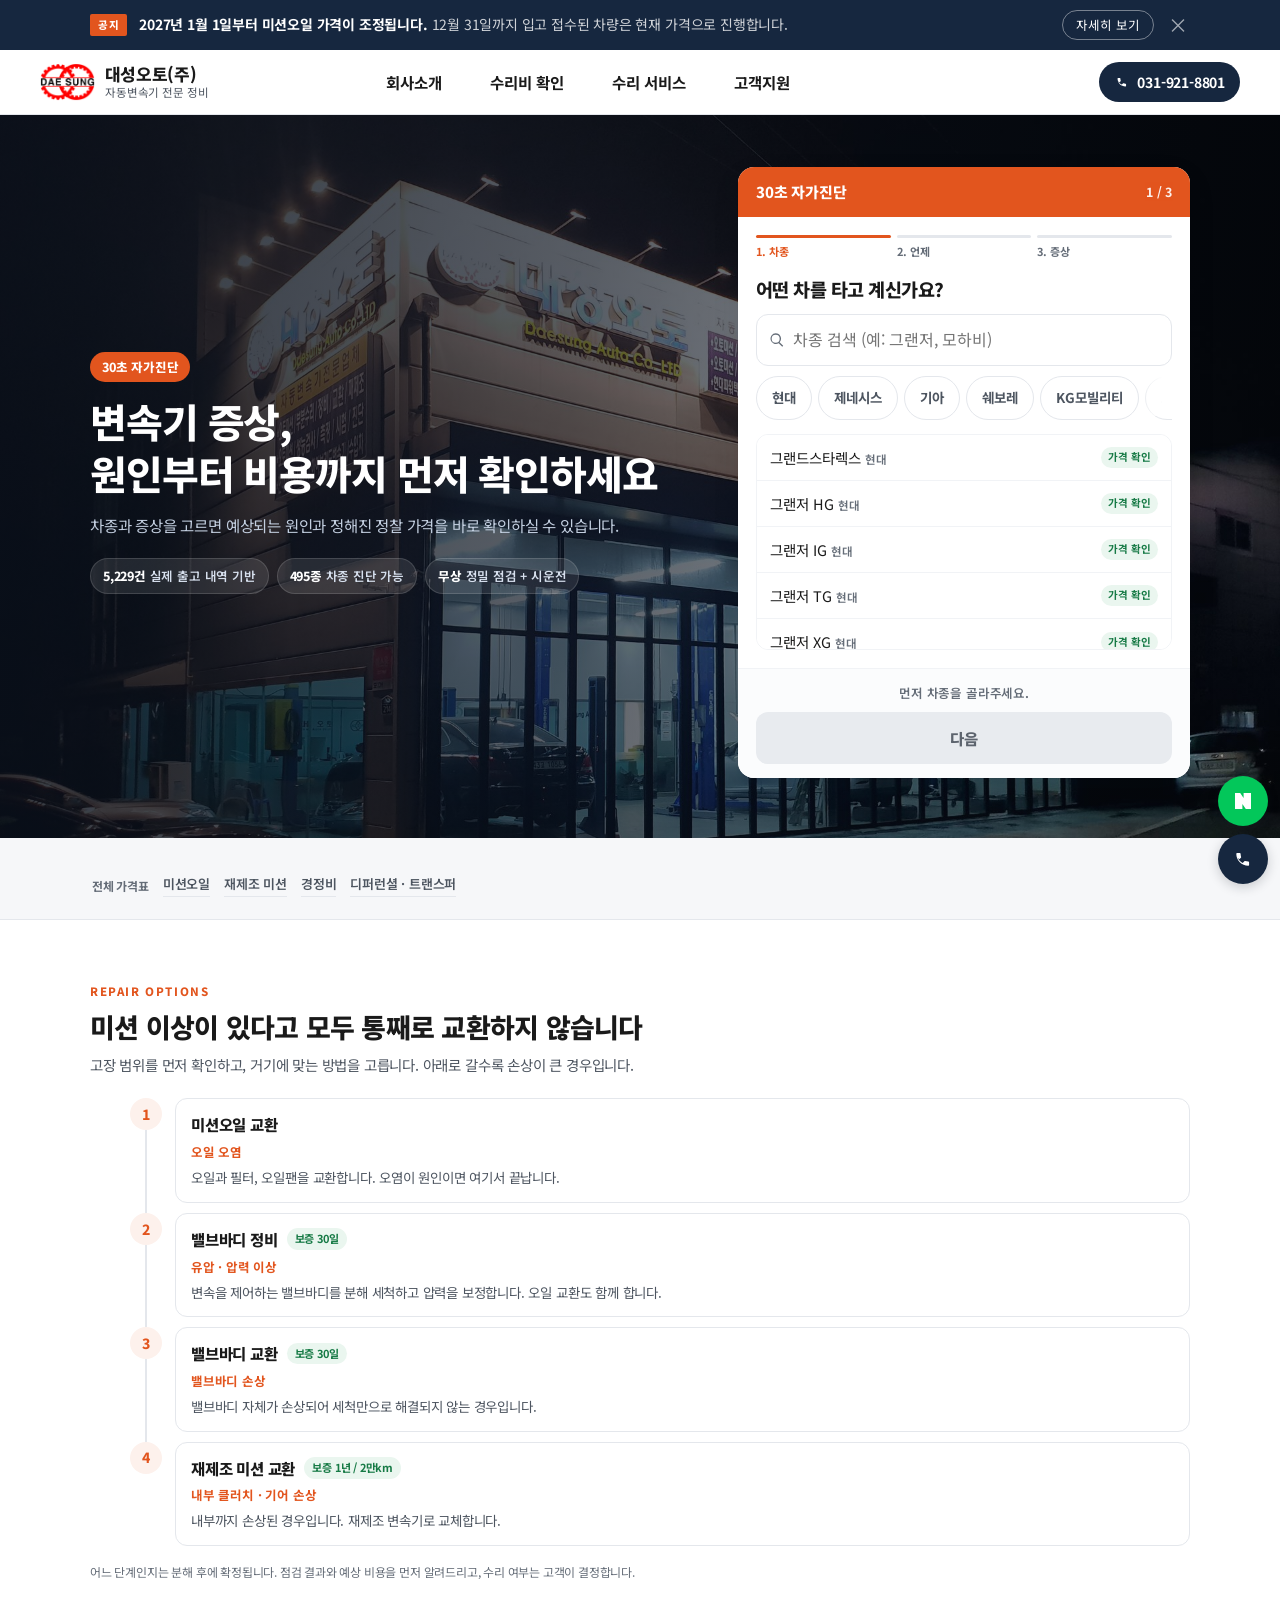
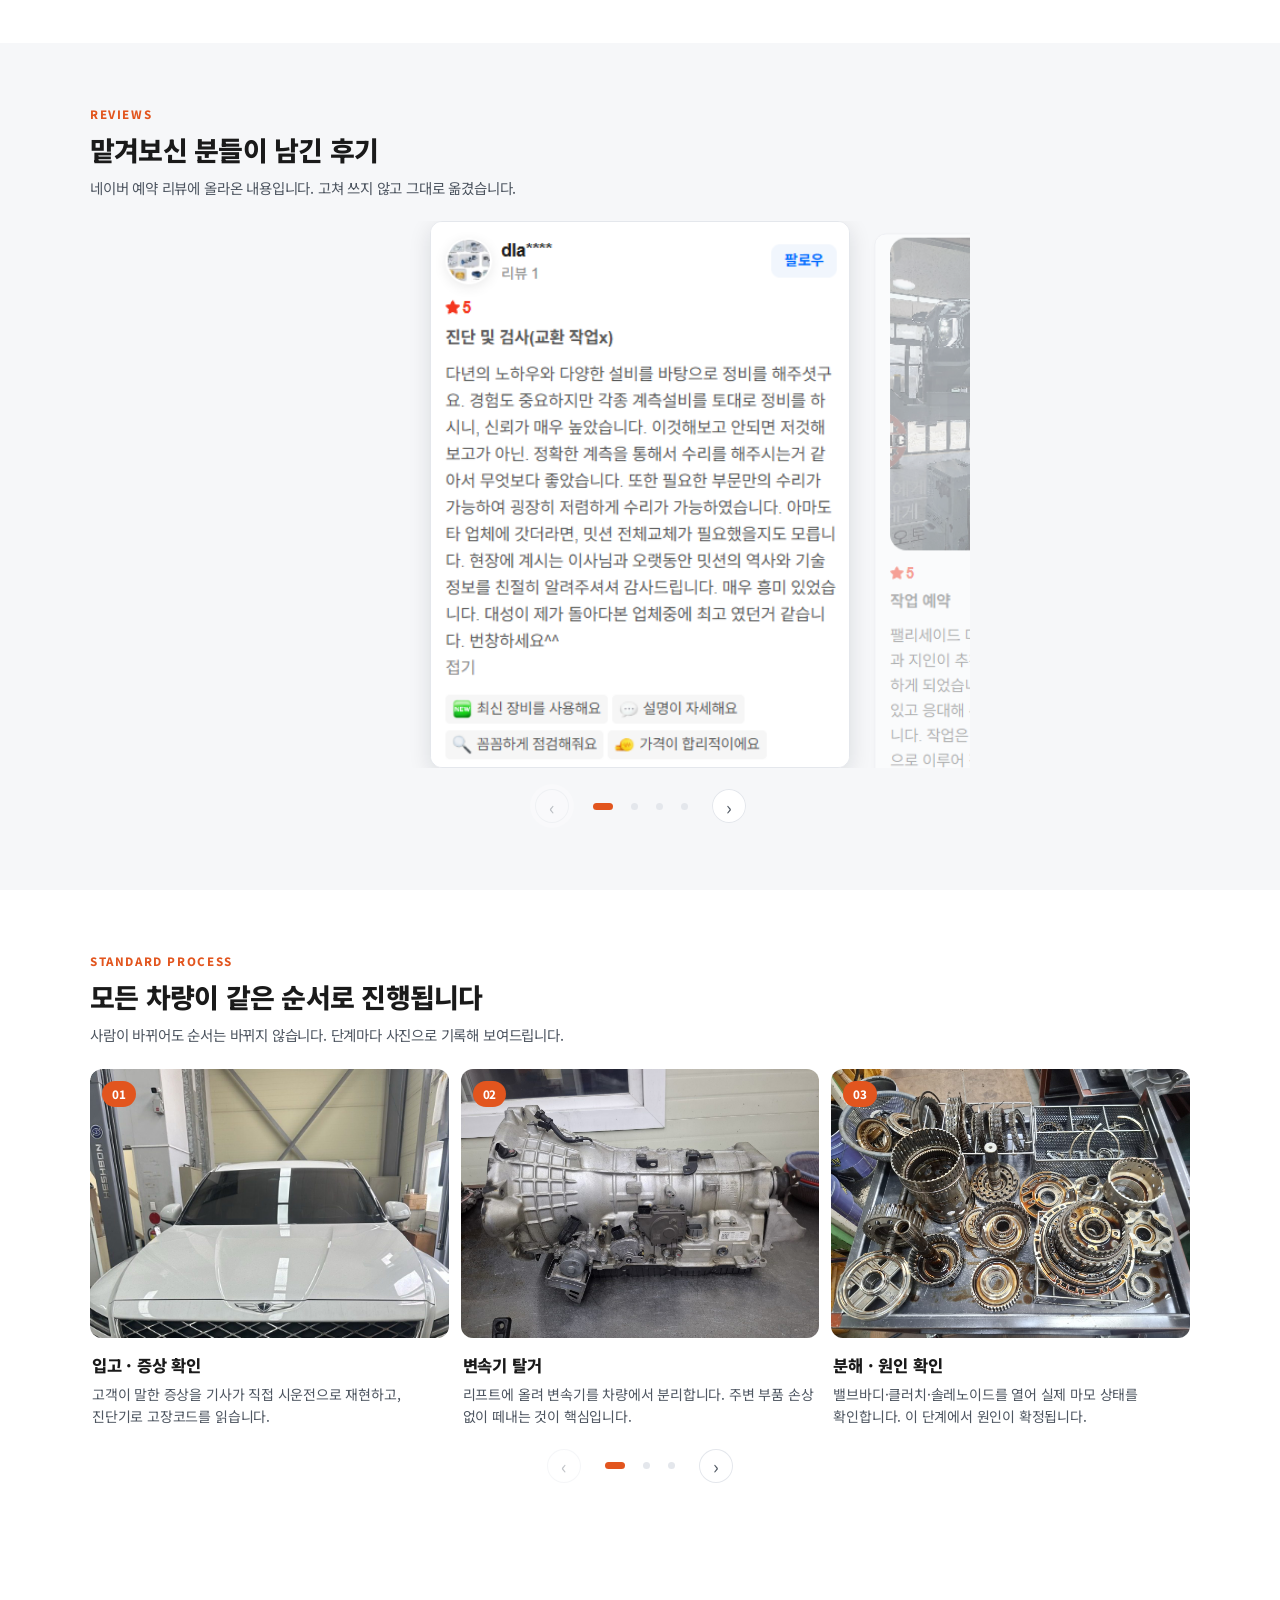
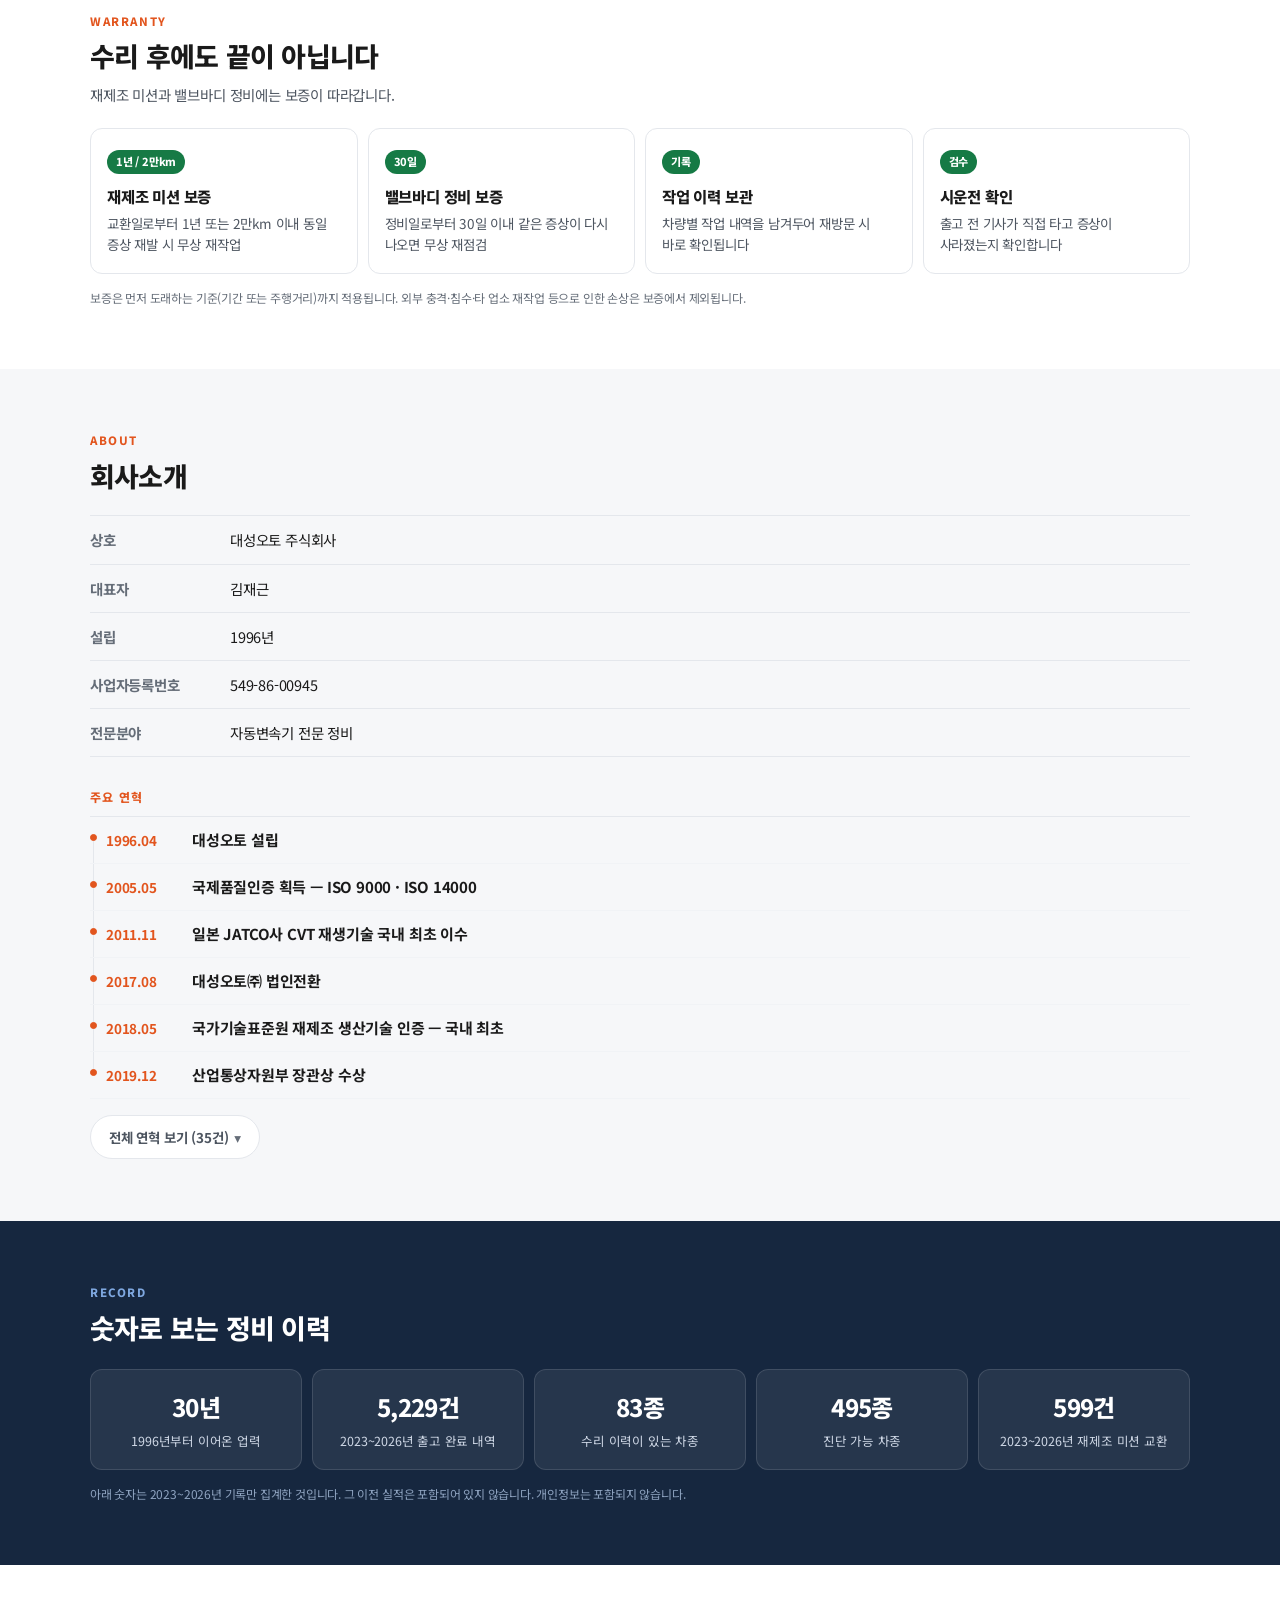
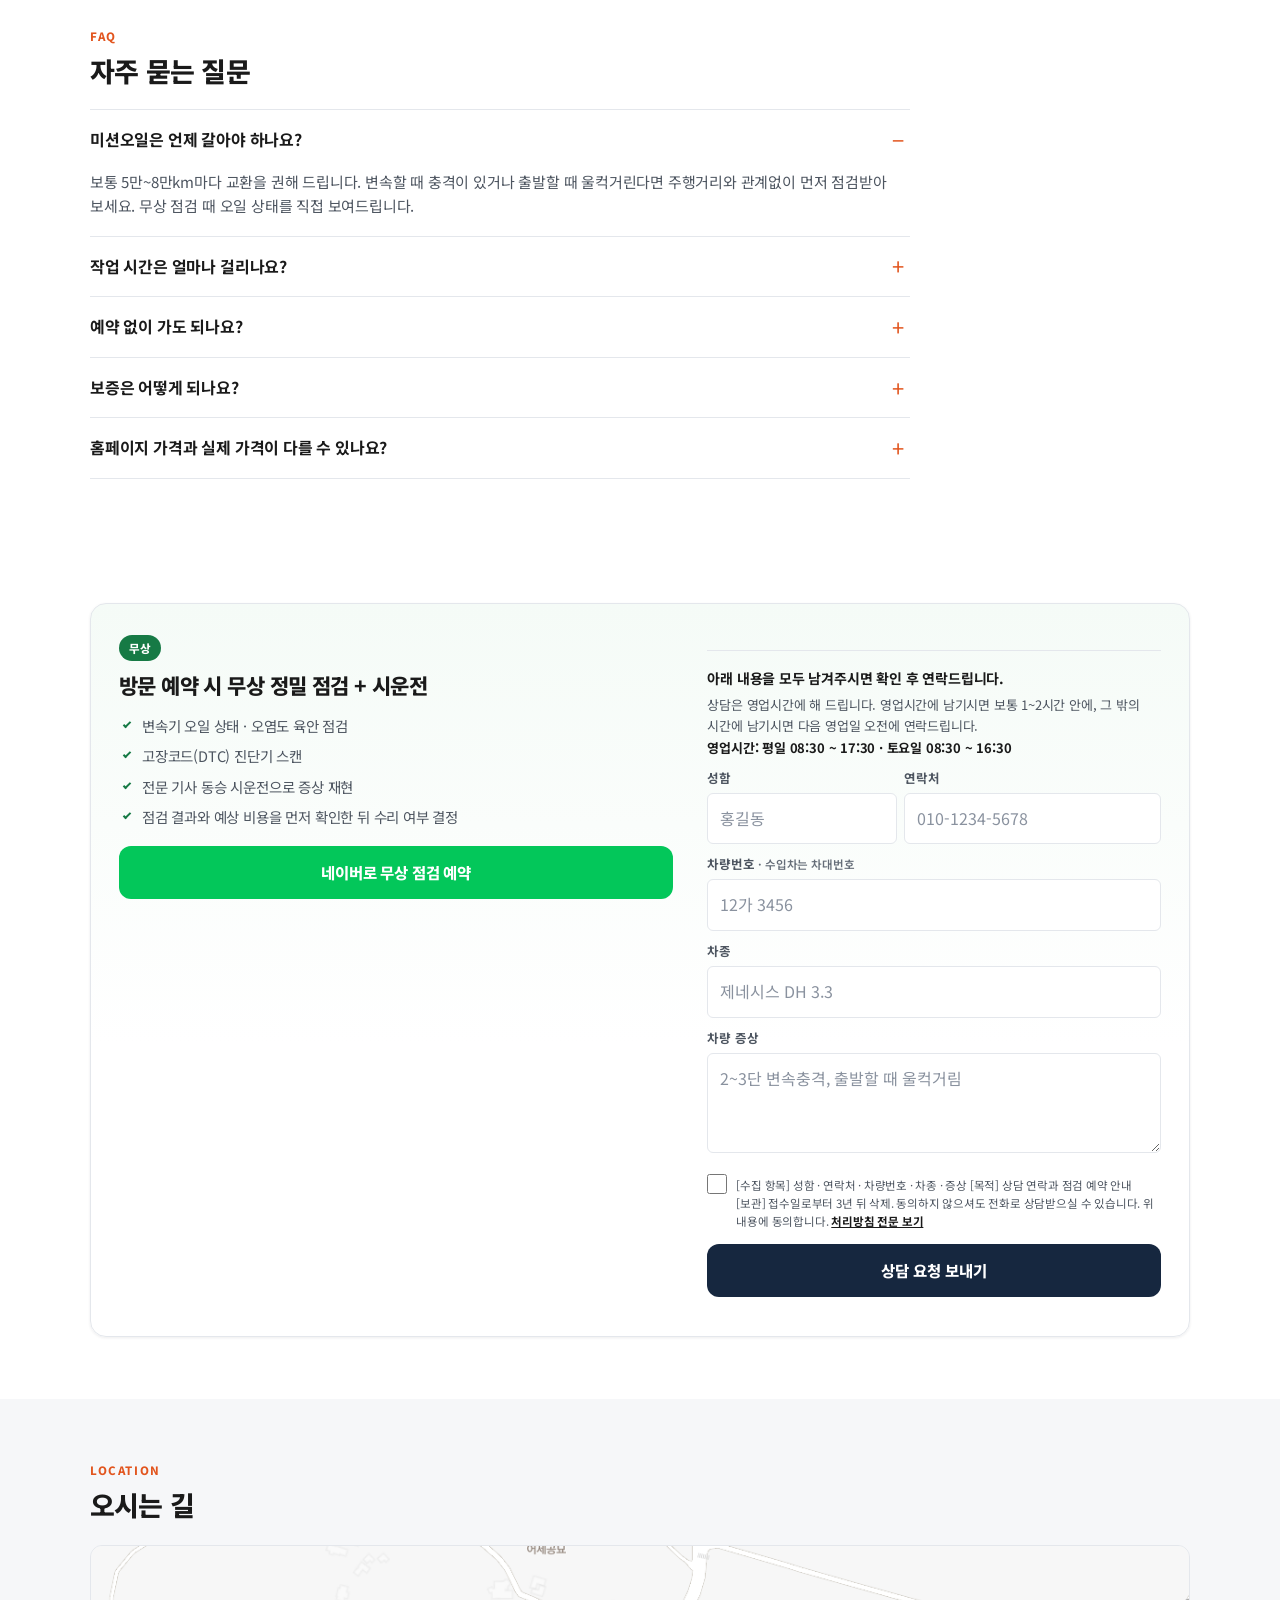
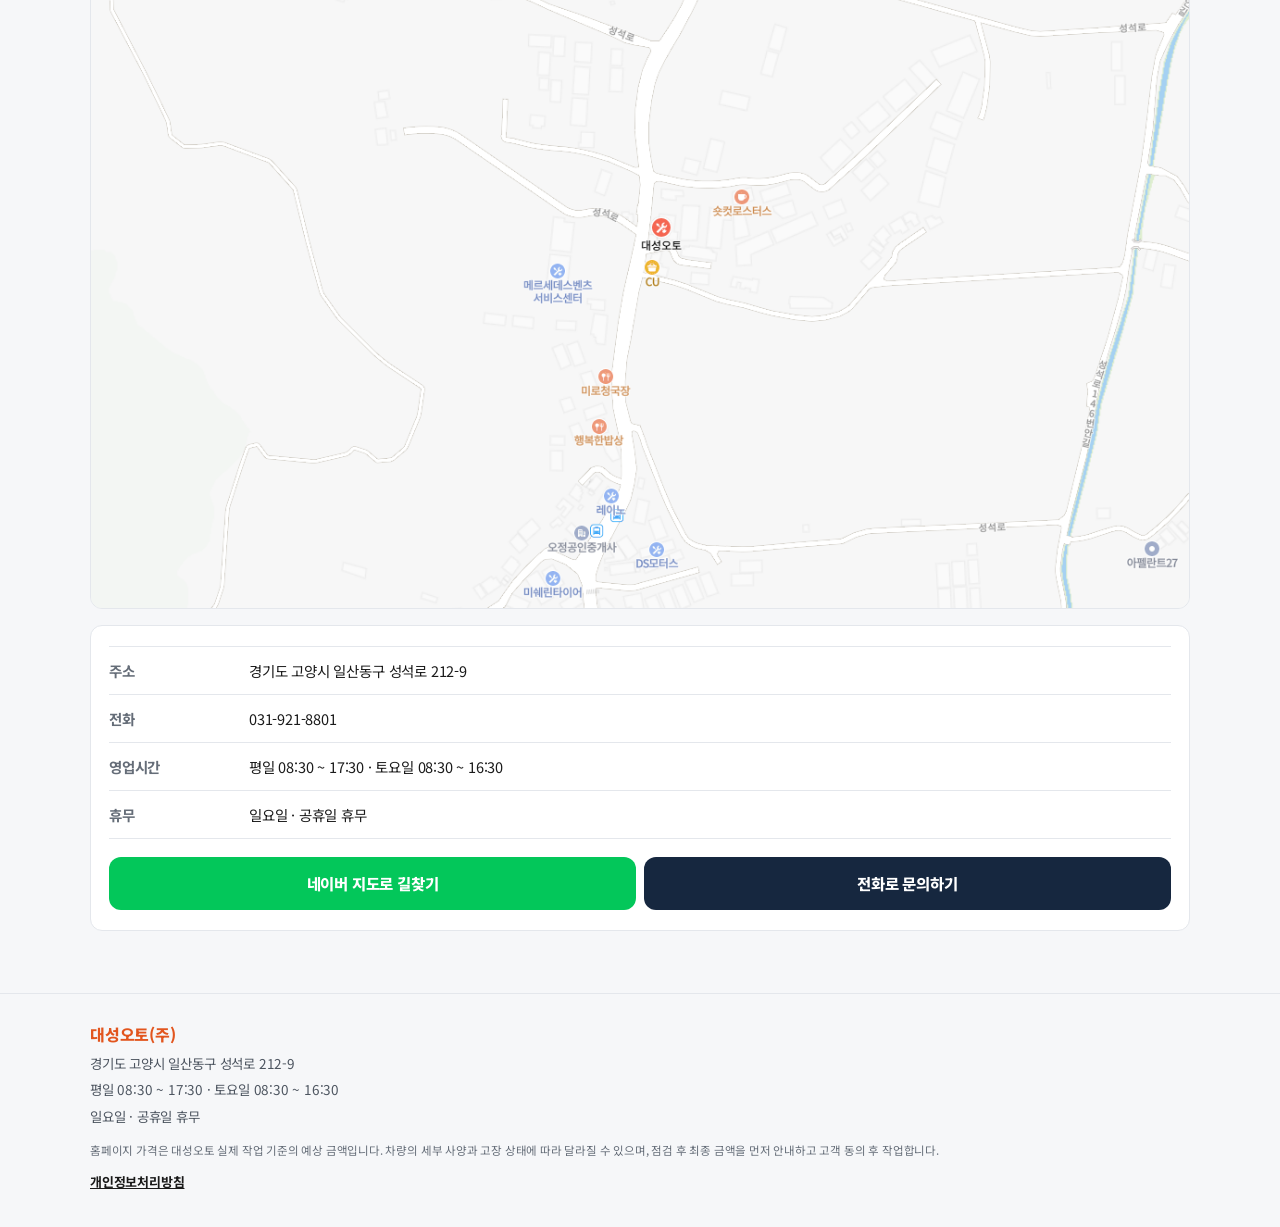
==== index.html @ 4b43f409 "site update" ====
<!DOCTYPE html>
<html lang="ko">
<head>
<meta charset="utf-8">
<meta name="viewport" content="width=device-width, initial-scale=1, viewport-fit=cover">
<!-- 검색 결과와 카톡 미리보기에 나오는 제목 · 설명. 검색엔진이 자바스크립트를 안 돌려도 읽도록
     config.js 가 아닌 여기에 직접 적는다. 상호나 작업 건수가 크게 바뀌면 여기도 고치세요. -->
<title>미션오일 교환 · 자동변속기 전문 | 고양 대성오토</title>
<meta name="description" content="고양·일산 미션오일 교환, 최근 3년간 1,900대 넘게 작업한 자동변속기 전문 대성오토. 오일만 갈지 않고 필터·오일팬까지 함께 교환합니다. 차종별 정찰 가격을 바로 확인하세요.">
<meta property="og:type" content="website">
<meta property="og:title" content="미션오일 교환 · 자동변속기 전문 | 고양 대성오토">
<meta property="og:description" content="최근 3년간 1,900대 넘게 작업한 미션오일 교환. 필터·오일팬까지 함께 교환하고, 차종별 정찰 가격을 바로 확인하세요.">
<meta property="og:url" content="https://dsauto.me/">
<meta property="og:site_name" content="대성오토 주식회사">
<meta property="og:locale" content="ko_KR">
<meta name="twitter:card" content="summary_large_image">
<link rel="canonical" href="https://dsauto.me/">
<!-- 검색엔진 소유확인 (지우지 마세요) -->
<meta name="naver-site-verification" content="4ee5d81eeda423ca8fff45ee09b0bff9f165c848" />
<meta name="google-site-verification" content="Z9NfEylBv98IyJpL61YL6OdJShIY_pVWiOk-w3jfEJI" />
<link rel="icon" href="favicon.ico" sizes="any">
<link rel="apple-touch-icon" href="assets/img/아이콘.png">
<!-- 카톡·문자로 링크를 보낼 때 뜨는 그림. tools/make_share_image.py 가 config.js 값으로 만든다 -->
<meta property="og:image" content="https://dsauto.me/assets/img/share.jpg">
<meta property="og:image:width" content="1200">
<meta property="og:image:height" content="630">
<meta property="og:image:alt" content="대성오토 정비동 외관 사진과 상담 전화번호">
<meta name="twitter:image" content="https://dsauto.me/assets/img/share.jpg">
<!-- 첫 화면 배경은 이 페이지에서 가장 큰 그림이라, 브라우저가 가장 먼저 받아야 한다.
     자바스크립트가 넣기를 기다리면 1초 이상 늦어지므로 여기서 미리 시킨다.
     ★ config.js 의 shop.heroImage 를 바꾸면 아래 주소도 같이 바꿔주세요. -->
<link rel="preload" as="image" href="assets/img/배경1.jpg" fetchpriority="high">
<link rel="preconnect" href="https://fonts.googleapis.com">
<link rel="preconnect" href="https://fonts.gstatic.com" crossorigin>
<!-- 본고딕. 화면 표시를 막지 않도록 print 로 받은 뒤 적용한다.
     글꼴이 늦게 와도 글씨는 먼저 보이고, 도착하면 바뀐다. -->
<link rel="stylesheet" href="https://fonts.googleapis.com/css2?family=Noto+Sans+KR:wght@400;700;800&display=swap"
      media="print" onload="this.media='all';this.onload=null">
<noscript><link rel="stylesheet" href="https://fonts.googleapis.com/css2?family=Noto+Sans+KR:wght@400;700;800&display=swap"></noscript>
<link rel="stylesheet" href="assets/css/style.css?v=1792726000">
</head>
<body>

<a class="skip" href="#diag">본문으로 이동</a>

<!-- ══════════════════════════ 헤더 ══════════════════════════ -->
<!-- ══════════════════════════ 가격 조정 공지 ══════════════════════════ -->
<aside class="notice" id="notice" hidden>
  <div class="notice-bar">
    <span class="notice-tag" id="noticeTag"></span>
    <p class="notice-t"><b id="noticeTitle"></b> <span id="noticeSub"></span></p>
    <button type="button" class="notice-more gtm-cta" id="noticeMore"
            data-gtm-event="notice_open" data-gtm-location="bar" aria-expanded="false"></button>
    <button type="button" class="notice-x" id="noticeClose" aria-label="공지 닫기">&times;</button>
  </div>
  <div class="notice-panel" id="noticePanel" hidden>
    <div class="wrap">
      <p class="notice-h" id="noticePanelTitle"></p>
      <p class="notice-s" id="noticePanelSub"></p>
      <div class="notice-sum" id="noticeSum"></div>
      <div class="notice-tw"><table class="notice-tbl"><thead><tr>
        <th>구분</th><th>항목</th><th class="n">현재</th><th class="n" id="noticeThNew"></th>
      </tr></thead><tbody id="noticeRows"></tbody></table></div>
      <p class="notice-keep" id="noticeKeep"></p>
      <div class="notice-btns">
        <a class="btn cta naver gtm-cta cta-naver" id="gtm-naver-notice"
           data-gtm-event="naver_reserve_click" data-gtm-location="notice" href="#" hidden>무상 점검 예약</a>
        <a class="btn cta call gtm-cta cta-call" id="gtm-call-notice"
           data-gtm-event="call_click" data-gtm-location="notice" href="#" hidden></a>
      </div>
    </div>
  </div>
</aside>

<header class="hd" id="hd">
  <div class="hd-in">
    <a class="hd-logo" href="#top">
      <img id="logoImg" alt="" hidden>
      <span class="hd-logo-txt">
        <b data-shop-name>대성오토</b>
        <i data-shop-tagline>자동변속기 재제조 전문</i>
      </span>
    </a>

    <nav class="hd-nav" id="hdNav" aria-label="주요 메뉴">
      <div class="nav-i">
        <button type="button" class="nav-t">회사소개</button>
        <div class="nav-d">
          <a href="#about">회사소개</a>
          <a href="#trust">숫자로 보는 정비 이력</a>
          <a href="#map">오시는 길</a>
        </div>
      </div>
      <div class="nav-i">
        <button type="button" class="nav-t">수리비 확인</button>
        <div class="nav-d">
          <a href="#diag" data-nav-start>증상으로 자가진단</a>
          <p class="nav-sep">전체 가격표</p>
          <a class="nav-sub" href="#" data-open-sheet="price" data-tab="oil">미션오일</a>
          <a class="nav-sub" href="#" data-open-sheet="price" data-tab="reman">재제조 미션</a>
          <a class="nav-sub" href="#" data-open-sheet="price" data-tab="maint">경정비</a>
          <a class="nav-sub" href="#" data-open-sheet="price" data-tab="diff">디퍼런셜 · 트랜스퍼</a>
        </div>
      </div>
      <div class="nav-i">
        <button type="button" class="nav-t">수리 서비스</button>
        <div class="nav-d">
          <a href="#service">수리 방법 4단계</a>
          <a href="#proc">작업 과정</a>
          <a href="#warranty">보증 · A/S</a>
        </div>
      </div>
      <div class="nav-i">
        <button type="button" class="nav-t">고객지원</button>
        <div class="nav-d">
          <a href="#offer">무상 점검 예약</a>
          <a href="#faq">자주 묻는 질문</a>
          <a href="#warranty">보증 · A/S</a>
          <a href="#map">전화 문의</a>
        </div>
      </div>
    </nav>

    <div class="hd-right">
      <a class="hd-call gtm-cta cta-call" id="gtm-call-header"
         data-gtm-event="call_click" data-gtm-location="header" href="#" hidden>
        <svg viewBox="0 0 24 24" aria-hidden="true"><path d="M6.6 10.8c1.1 2.2 2.9 4 5.1 5.1l1.7-1.7c.2-.2.5-.3.8-.2 1 .3 2 .5 3.1.5.4 0 .8.3.8.8V18c0 .4-.3.8-.8.8-6.6 0-12-5.4-12-12 0-.4.3-.8.8-.8h2.7c.4 0 .8.3.8.8 0 1 .2 2.1.5 3.1.1.3 0 .6-.2.8l-1.6 1.6z"/></svg>
        <span data-shop-phone></span>
      </a>
      <button type="button" class="hd-burger" id="burger" aria-label="메뉴 열기" aria-expanded="false">
        <span></span><span></span><span></span>
      </button>
    </div>
  </div>

  <div class="hd-mobile" id="hdMobile" hidden>
    <a href="#diag" data-nav-start>증상으로 자가진단</a>
    <a href="#service">수리 방법 4단계</a>
    <a href="#proc">작업 과정</a>
    <a href="#warranty">보증 · A/S</a>
    <a href="#about">회사소개</a>
    <a href="#map">오시는 길</a>
    <a href="#offer">무상 점검 예약</a>
    <a href="#faq">자주 묻는 질문</a>
    <p class="hd-mobile-sep">전체 가격표</p>
    <a class="sub" href="#" data-open-sheet="price" data-tab="oil">미션오일</a>
    <a class="sub" href="#" data-open-sheet="price" data-tab="reman">재제조 미션</a>
    <a class="sub" href="#" data-open-sheet="price" data-tab="maint">경정비</a>
    <a class="sub" href="#" data-open-sheet="price" data-tab="diff">디퍼런셜 · 트랜스퍼</a>
  </div>
</header>

<main id="top">

<!-- ══════════════════════════ 히어로 + 진단 ══════════════════════════ -->
<section class="hero" id="diag">
  <div class="hero-bg" id="heroBg"></div>
  <div class="hero-in">

    <div class="hero-txt">
      <p class="kicker" data-copy="heroKicker"></p>
      <h1 class="hero-h1" data-copy="heroTitle"></h1>
      <p class="hero-sub" data-copy="heroSub"></p>
      <ul class="hero-pts">
        <li><b id="ptCases">-</b> 실제 출고 내역 기반</li>
        <li><b id="ptCars">-</b> 차종 진단 가능</li>
        <li><b>무상</b> 정밀 점검 + 시운전</li>
      </ul>
    </div>

    <div class="panel diag" id="diagCard">
      <div class="panel-hd">
        <span class="panel-hd-t">30초 자가진단</span>
        <span class="panel-hd-s" id="stepCount">1 / 3</span>
      </div>

      <div class="panel-bd">
        <div class="steps" id="stepBar"></div>

        <!-- 1) 차종 -->
        <div class="step" data-step="1">
          <h2 class="step-h">어떤 차를 타고 계신가요?</h2>
          <label class="srch">
            <svg viewBox="0 0 24 24" aria-hidden="true"><path d="M10 2a8 8 0 015.9 13.4l5.4 5.3-1.4 1.4-5.4-5.3A8 8 0 1110 2zm0 2a6 6 0 100 12 6 6 0 000-12z"/></svg>
            <input type="search" id="carSearch" placeholder="차종 검색 (예: 그랜저, 모하비)"
                   autocomplete="off" enterkeyhint="search">
          </label>
          <div class="brand-wrap" id="brandWrap">
            <div class="brand-strip" id="brandGrid"></div>
          </div>
          <div class="car-list" id="carList" role="listbox" aria-label="차종 목록"></div>
          <div class="spec-pick" id="specPick" hidden>
            <p class="step-lbl">세부 사양 <span class="opt">선택</span></p>
            <div class="chips sm" id="specChips"></div>
          </div>
        </div>

        <!-- 2) 발생 상황 -->
        <div class="step" data-step="2" hidden>
          <h2 class="step-h">증상이 언제 나타나나요?</h2>
          <p class="step-lbl">해당되는 것을 모두 골라주세요</p>
          <div class="chips" id="situGrid"></div>
        </div>

        <!-- 3) 증상 -->
        <div class="step" data-step="3" hidden>
          <h2 class="step-h">어떤 증상인가요?</h2>
          <p class="step-lbl">가장 비슷한 것을 모두 골라주세요</p>
          <div class="sym-grid" id="symGrid"></div>
          <div class="gear-row">
            <p class="step-lbl">몇 단에서 나타나나요? <span class="opt">선택</span></p>
            <div class="chips sm" id="gearChips"></div>
          </div>
        </div>
      </div>

      <div class="panel-ft">
        <!-- 버튼이 회색일 때 왜 못 누르는지 알려준다. 회색 버튼만 보이면 고장으로 오해한다. -->
        <p class="panel-hint" id="stepHint" role="status"></p>
        <div class="panel-btns">
          <button type="button" class="btn ghost" id="btnPrev" hidden>이전</button>
          <button type="button" class="btn primary" id="btnNext" disabled>다음</button>
        </div>
      </div>
    </div>
  </div>
</section>

<!-- ══════════════════════════ 타일 ══════════════════════════ -->
<section class="tiles-sec">
  <div class="wrap">
    <div class="tiles-sub">
      <span class="tiles-sub-l">전체 가격표</span>
      <a href="#" data-open-sheet="price" data-tab="oil">미션오일</a>
      <a href="#" data-open-sheet="price" data-tab="reman">재제조 미션</a>
      <a href="#" data-open-sheet="price" data-tab="maint">경정비</a>
      <a href="#" data-open-sheet="price" data-tab="diff">디퍼런셜 · 트랜스퍼</a>
    </div>
  </div>
</section>

<!-- ══════════════════════════ 수리 서비스 ══════════════════════════ -->
<section class="sec" id="service">
  <div class="wrap">
    <p class="sec-k">REPAIR OPTIONS</p>
    <h2 class="sec-h" data-service-title></h2>
    <p class="sec-s" data-service-sub></p>
    <ol class="ladder" id="ladder"></ol>
    <p class="sec-note" data-service-note></p>
  </div>
</section>

<!-- ══════════════════════════ 손님 후기 ══════════════════════════ -->
<section class="sec bg" id="reviews" hidden>
  <div class="wrap">
    <p class="sec-k">REVIEWS</p>
    <h2 class="sec-h">맡겨보신 분들이 남긴 후기</h2>
    <p class="sec-s">네이버 예약 리뷰에 올라온 내용입니다. 고쳐 쓰지 않고 그대로 옮겼습니다.</p>
    <div class="revs" id="revs">
      <div class="rev-track" id="revTrack"></div>
    </div>
    <div class="gal-nav">
      <button type="button" class="gal-btn" id="revPrev" aria-label="이전 후기">‹</button>
      <div class="gal-dots" id="revDots"></div>
      <button type="button" class="gal-btn" id="revNext" aria-label="다음 후기">›</button>
    </div>
  </div>
</section>

<!-- ══════════════════════════ 작업 과정 ══════════════════════════ -->
<section class="sec" id="proc">
  <div class="wrap">
    <p class="sec-k">STANDARD PROCESS</p>
    <h2 class="sec-h">모든 차량이 같은 순서로 진행됩니다</h2>
    <p class="sec-s">사람이 바뀌어도 순서는 바뀌지 않습니다. 단계마다 사진으로 기록해 보여드립니다.</p>
    <div class="gal">
      <div class="gal-track" id="galTrack"></div>
    </div>
    <div class="gal-nav">
      <button type="button" class="gal-btn" id="galPrev" aria-label="이전">‹</button>
      <div class="gal-dots" id="galDots"></div>
      <button type="button" class="gal-btn" id="galNext" aria-label="다음">›</button>
    </div>
  </div>
</section>

<!-- ══════════════════════════ 보증 · A/S ══════════════════════════ -->
<section class="sec" id="warranty">
  <div class="wrap">
    <p class="sec-k">WARRANTY</p>
    <h2 class="sec-h" data-warranty-title></h2>
    <p class="sec-s" data-warranty-sub></p>
    <div class="wt-grid" data-warranty-items></div>
    <p class="sec-note" data-warranty-note></p>
  </div>
</section>

<!-- ══════════════════════════ 회사소개 ══════════════════════════ -->
<section class="sec bg" id="about">
  <div class="wrap">
    <p class="sec-k">ABOUT</p>
    <h2 class="sec-h" data-about-title></h2>
    <p class="about-lead" data-about-lead></p>
    <dl class="about-facts" data-about-facts></dl>

    <div class="hist" id="hist" hidden>
      <p class="hist-h">주요 연혁</p>
      <ol class="hist-list" id="histTop"></ol>
      <details class="hist-all" id="histAll">
        <summary><span id="histCount"></span></summary>
        <ol class="hist-list full" id="histFull"></ol>
      </details>
    </div>
  </div>
</section>

<!-- ══════════════════════════ 정비 이력 ══════════════════════════ -->
<section class="sec dark" id="trust">
  <div class="wrap">
    <p class="sec-k">RECORD</p>
    <h2 class="sec-h">숫자로 보는 정비 이력</h2>
    <div class="stats" id="stats"></div>
    <p class="sec-note" id="statsNote"></p>
  </div>
</section>

<!-- ══════════════════════════ 예약 혜택 ══════════════════════════ -->
<!-- ══════════════════════════ 자주 묻는 질문 ══════════════════════════ -->
<section class="sec" id="faq" hidden>
  <div class="wrap">
    <p class="sec-k">FAQ</p>
    <h2 class="sec-h">자주 묻는 질문</h2>
    <div class="faq" data-faq></div>
  </div>
</section>

<section class="sec" id="offer">
  <div class="wrap">
    <div class="offer">
      <div class="offer-l">
        <span class="badge">무상</span>
        <h2 class="offer-h" data-benefit-title></h2>
        <ul class="offer-list" data-benefit-items></ul>
        <p class="offer-note" data-benefit-note></p>
        <div class="cta-col">
          <a class="btn cta naver gtm-cta cta-naver" id="gtm-naver-reserve"
             data-gtm-event="naver_reserve_click" data-gtm-location="offer" href="#" hidden>
            네이버로 무상 점검 예약
          </a>
        </div>
      </div>
      <div class="offer-r">
        <div id="leadHome">
        <form class="lead" id="leadForm" novalidate>
          <p class="lead-h">아래 내용을 모두 남겨주시면 확인 후 연락드립니다.</p>
          <p class="lead-reply" data-lead-reply hidden></p>
          <div class="lead-row">
            <div class="lead-f">
              <label class="lead-lbl" for="leadName">성함</label>
              <input type="text" id="leadName" placeholder="홍길동" autocomplete="name"
                     maxlength="20" required aria-describedby="errName">
              <p class="lead-err" id="errName"></p>
            </div>
            <div class="lead-f">
              <label class="lead-lbl" for="leadPhone">연락처</label>
              <input type="tel" id="leadPhone" placeholder="010-1234-5678" autocomplete="tel"
                     inputmode="numeric" maxlength="14" required aria-describedby="errPhone">
              <p class="lead-err" id="errPhone"></p>
            </div>
          </div>
          <div class="lead-row one">
            <div class="lead-f">
              <label class="lead-lbl" for="leadPlate">차량번호 <span class="lead-opt">· 수입차는 차대번호</span></label>
              <input type="text" id="leadPlate" placeholder="12가 3456"
                     autocomplete="off" maxlength="30" required aria-describedby="errPlate">
              <p class="lead-err" id="errPlate"></p>
            </div>
          </div>
          <div class="lead-row one">
            <div class="lead-f">
              <label class="lead-lbl" for="leadCar">차종</label>
              <input type="text" id="leadCar" placeholder="제네시스 DH 3.3"
                     autocomplete="off" maxlength="40" required aria-describedby="errCar">
              <p class="lead-err" id="errCar"></p>
            </div>
          </div>
          <div class="lead-row one">
            <div class="lead-f">
              <label class="lead-lbl" for="leadSymptom">차량 증상</label>
              <textarea id="leadSymptom" rows="3" maxlength="300"
                        placeholder="2~3단 변속충격, 출발할 때 울컥거림"
                        required aria-describedby="errSymptom"></textarea>
              <p class="lead-err" id="errSymptom"></p>
            </div>
          </div>
          <p class="lead-ctx" id="leadCtx"></p>
          <div class="lead-agree">
            <input type="checkbox" id="leadAgree" required aria-describedby="errAgree">
            <label for="leadAgree"><span data-lead-privacy></span> 위 내용에 동의합니다.
              <a class="lead-pp" href="privacy.html" target="_blank" rel="noopener">처리방침 전문 보기</a></label>
          </div>
          <p class="lead-err" id="errAgree"></p>
          <button type="submit" class="btn cta submit gtm-cta cta-lead" id="gtm-lead-submit"
                  data-gtm-event="lead_submit" data-gtm-location="offer">상담 요청 보내기</button>
          <p class="lead-msg" id="leadMsg" role="status"></p>
        </form>
        </div>
      </div>
    </div>
  </div>
</section>

<!-- ══════════════════════════ 오시는 길 ══════════════════════════ -->
<section class="sec bg" id="map">
  <div class="wrap">
    <p class="sec-k">LOCATION</p>
    <h2 class="sec-h">오시는 길</h2>
    <div class="map-wrap">
      <div class="map-info">
        <dl class="about-facts" data-map-facts></dl>
        <div class="map-btns">
          <a class="btn cta naver gtm-cta cta-place" id="gtm-place"
             data-gtm-event="naver_place_click" data-gtm-location="map" href="#" hidden>
            네이버 지도로 길찾기
          </a>
          <a class="btn cta call gtm-cta cta-call" id="gtm-call-map"
             data-gtm-event="call_click" data-gtm-location="map" href="#" hidden>
            전화로 문의하기
          </a>
        </div>
      </div>
    </div>
  </div>
</section>
</main>

<footer class="ft">
  <div class="wrap">
    <p class="ft-name" data-shop-name></p>
    <p class="ft-line" data-shop-address hidden></p>
    <p class="ft-line" data-shop-hours></p>
    <p class="ft-line" data-shop-closed></p>
    <p class="ft-fine">홈페이지 가격은 대성오토 실제 작업 기준의 예상 금액입니다. 차량의 세부 사양과 고장 상태에 따라 달라질 수 있으며, 점검 후 최종 금액을 먼저 안내하고 고객 동의 후 작업합니다.</p>
    <p class="ft-links"><a href="privacy.html">개인정보처리방침</a></p>
  </div>
</footer>

<!-- ══════════════════════════ 전체화면 패널 ══════════════════════════ -->
<div class="sheet" id="sheet" hidden role="dialog" aria-modal="true" aria-labelledby="sheetTitle">
  <div class="sheet-hd">
    <div class="sheet-hd-in">
      <div>
        <p class="sheet-eyebrow" id="sheetEyebrow"></p>
        <h2 class="sheet-t" id="sheetTitle"></h2>
      </div>
      <button type="button" class="sheet-x" id="sheetClose" aria-label="닫기">✕</button>
    </div>
    <!-- 탭 줄도 본문과 같은 1140px 안으로 맞춘다 (넓은 화면에서 제목과 어긋나지 않게) -->
    <div class="sheet-tabs-wrap">
      <div class="sheet-tabs" id="sheetTabs" role="tablist" aria-label="내용 구분"></div>
    </div>
  </div>
  <div class="sheet-bd" id="sheetBody" role="tabpanel" tabindex="0"></div>
  <div class="sheet-ft" id="sheetFt">
    <div class="sheet-ft-in">
      <button type="button" class="btn ghost" id="sheetRestart">다시 진단</button>
      <a class="btn cta naver gtm-cta cta-naver" id="gtm-naver-sheet"
         data-gtm-event="naver_reserve_click" data-gtm-location="sheet" href="#" hidden>무상 점검 예약</a>
      <button type="button" class="btn cta ask" id="sheetAsk">문의하기</button>
    </div>
  </div>
</div>

<!-- ══════════════════════════ 우측 고정 버튼 ══════════════════════════ -->
<aside class="rail" id="rail" aria-label="빠른 문의">
  <a class="rail-i rail-blog gtm-cta cta-blog" id="gtm-blog"
     data-gtm-event="blog_click" data-gtm-location="rail" href="#" hidden>
    <span class="rail-ico">blog</span><span class="rail-l">블로그</span>
  </a>
  <a class="rail-i rail-naver gtm-cta cta-naver" id="gtm-naver"
     data-gtm-event="naver_reserve_click" data-gtm-location="rail" href="#" hidden>
    <span class="rail-ico">
      <svg viewBox="0 0 24 24" aria-hidden="true"><path d="M4 4h5.2l3.4 5.1V4H20v16h-5.2l-3.4-5.1V20H4z"/></svg>
    </span><span class="rail-l">예약</span>
  </a>
  <a class="rail-i rail-call gtm-cta cta-call" id="gtm-call"
     data-gtm-event="call_click" data-gtm-location="rail" href="#" hidden>
    <span class="rail-ico">
      <svg viewBox="0 0 24 24" aria-hidden="true"><path d="M6.6 10.8c1.1 2.2 2.9 4 5.1 5.1l1.7-1.7c.2-.2.5-.3.8-.2 1 .3 2 .5 3.1.5.4 0 .8.3.8.8V18c0 .4-.3.8-.8.8-6.6 0-12-5.4-12-12 0-.4.3-.8.8-.8h2.7c.4 0 .8.3.8.8 0 1 .2 2.1.5 3.1.1.3 0 .6-.2.8l-1.6 1.6z"/></svg>
    </span><span class="rail-l">전화</span>
  </a>
</aside>

<!-- defer: 세 파일 모두 문서를 다 읽은 뒤에 실행된다. 적힌 순서는 그대로 지켜지므로
     data -> config -> app 순서가 보장되고, 화면이 먼저 그려져 첫 화면이 빨라진다. -->
<script defer src="data/data.js?v=1792714953"></script>
<script defer src="config.js?v=1792726000"></script>
<script defer src="assets/js/app.js?v=1792726000"></script>
</body>
</html>
---- assets/css/style.css ----
/* ==========================================================================
   대성오토 랜딩 페이지
   기존 회사 홈페이지(dsauto.me) 구도에 맞춘 레이아웃
   - 상단 고정 헤더 + 드롭다운
   - 우측 세로 고정 버튼 (블로그 / 톡톡 / 카톡 / 예약 / 전화)
   - 결과는 긴 스크롤이 아니라 전체화면 탭 패널
   색은 :root 변수만 고치면 전체가 따라 바뀝니다.
   ========================================================================== */

:root {
  --ink:      #1a1a1a;
  --ink-2:    #4d5560;
  /* 보조 문구용 회색. 12px 작은 글씨에 많이 쓰이므로 흰 배경에서 4.5:1 을 넘겨야
     밝은 화면(야외·저가 액정)에서도 읽힌다. 이전 값 #868e9a 는 3.3:1 로 모자랐다. */
  --ink-3:    #656d78;
  --line:     #e4e7ec;
  --line-2:   #f1f3f6;
  --bg:       #ffffff;
  --bg-2:     #f6f7f9;
  --card:     #ffffff;

  --brand:    #e2551e;   /* 로고 · 강조 (기존 사이트 오렌지레드) */
  --brand-dk: #c2440f;
  --brand-50: #fdf1ec;
  --navy:     #16273f;   /* 다크 카드 */
  --navy-2:   #1f3557;
  --navy-lt:  #cfd8e6;

  --naver:    #03c75a;
  --blog:     #2db400;
  --talk:     #14b5ff;
  --kakao:    #fae100;
  --kakao-ink:#3a1d1d;
  --ok:       #167a45;

  --r-sm: 6px;
  --r:    12px;
  --r-lg: 16px;
  --sh:    0 1px 2px rgba(20,25,35,.05), 0 10px 30px rgba(20,25,35,.07);
  --sh-sm: 0 1px 3px rgba(20,25,35,.08);

  --hd-h: 64px;
}
*, *::before, *::after { box-sizing: border-box; }
html { -webkit-text-size-adjust: 100%; scroll-behavior: smooth; scroll-padding-top: 72px; }

body {
  margin: 0;
  background: var(--bg);
  color: var(--ink);
  /* 본고딕(Noto Sans KR). index.html 에서 구글 폰트로 불러온다.
     불러오기 전이거나 실패하면 아래 순서대로 시스템 글꼴을 쓴다. */
  font-family: 'Noto Sans KR', -apple-system, BlinkMacSystemFont, 'Apple SD Gothic Neo',
               'Malgun Gothic', system-ui, sans-serif;
  font-size: 16px; line-height: 1.6; letter-spacing: -.012em;
  word-break: keep-all; overflow-wrap: break-word;
}
body.locked { overflow: hidden; }

h1, h2, h3 { margin: 0; line-height: 1.32; letter-spacing: -.028em; font-weight: 700; }
p, ul { margin: 0; }
ul { padding: 0; list-style: none; }
button, input { font: inherit; color: inherit; }
svg { display: block; }
[hidden] { display: none !important; }
a { color: inherit; }

.wrap { width: 100%; max-width: 1140px; margin: 0 auto; padding: 0 20px; }
.skip { position: absolute; left: -9999px; }
.skip:focus { left: 8px; top: 8px; z-index: 300; background: var(--navy); color: #fff; padding: 10px 14px; }
:focus-visible { outline: 3px solid #8ab4f8; outline-offset: 2px; border-radius: 5px; }

/* ══════════════════════════ 헤더 ══════════════════════════ */
.hd {
  position: sticky; top: 0; z-index: 80;
  background: #fff; border-bottom: 1px solid var(--line);
}
.hd-in {
  max-width: 1240px; margin: 0 auto; padding: 0 20px;
  min-height: var(--hd-h); display: flex; align-items: center; gap: 20px;
}
.hd-logo { display: flex; align-items: center; gap: 10px; text-decoration: none; flex: none; }
.hd-logo img { height: 38px; width: auto; max-width: 120px; object-fit: contain; }
.hd-logo-txt { display: flex; flex-direction: column; line-height: 1.2; }
/* 상호는 먹색으로 둔다. 로고가 빨강이라 옆에 주황 글씨를 두면
   붉은 계열 두 개가 부딪쳐 색을 안 맞춘 것처럼 보인다. */
.hd-logo-txt b { font-size: 17px; font-weight: 800; letter-spacing: -.022em; color: var(--ink); }
.hd-logo-txt i { font-style: normal; font-size: 11.5px; color: var(--ink-2); letter-spacing: -.01em; margin-top: 1px; }

.hd-nav { display: none; margin: 0 auto; align-self: stretch; }
.nav-i { position: relative; display: flex; align-items: stretch; }
.nav-t {
  background: none; border: 0; padding: 0 24px; min-height: var(--hd-h);
  font-size: 15.5px; font-weight: 700; cursor: pointer; color: var(--ink);
  position: relative; display: flex; align-items: center;
}
.nav-t::after {
  content: ''; position: absolute; left: 50%; top: 16px; transform: translateX(-50%);
  width: 4px; height: 4px; border-radius: 50%; background: var(--brand); opacity: 0;
  transition: opacity .15s;
}
.nav-i:hover .nav-t, .nav-i:focus-within .nav-t { color: var(--brand); }
.nav-i:hover .nav-t::after, .nav-i:focus-within .nav-t::after { opacity: 1; }

.nav-d {
  position: absolute; left: 50%; top: calc(100% + 1px); transform: translateX(-50%) translateY(-6px);
  min-width: 168px; padding: 14px 8px;
  background: #fff; border: 1px solid var(--line); border-radius: 0 0 var(--r) var(--r);
  border-top: 0; box-shadow: var(--sh);
  opacity: 0; visibility: hidden; transition: opacity .16s, transform .16s, visibility .16s;
  display: grid; gap: 2px;
}
.nav-i:hover .nav-d, .nav-i:focus-within .nav-d {
  opacity: 1; visibility: visible; transform: translateX(-50%) translateY(0);
}
.nav-d a {
  display: block; padding: 9px 16px; border-radius: var(--r-sm);
  font-size: 14.5px; font-weight: 600; color: var(--ink-2); text-decoration: none;
  text-align: center; white-space: nowrap;
}
.nav-d a:hover { background: var(--brand-50); color: var(--brand); }
.nav-d a.nav-lead { color: var(--brand); font-weight: 800; }
.nav-d .nav-sep {
  margin: 7px 6px 3px; padding-top: 8px; border-top: 1px solid var(--line-2);
  font-size: 11px; font-weight: 700; color: var(--ink-3); text-align: center;
}
.nav-d a.nav-sub { font-size: 13.5px; font-weight: 500; color: var(--ink-3); padding: 7px 16px; }

.hd-right { display: flex; align-items: center; gap: 10px; margin-left: auto; flex: none; }
.hd-call {
  display: none; align-items: center; gap: 7px;
  padding: 9px 15px; border-radius: 999px; background: var(--navy); color: #fff;
  text-decoration: none; font-size: 14px; font-weight: 700;
}
.hd-call svg { width: 16px; height: 16px; fill: currentColor; }

.hd-burger {
  width: 44px; height: 44px; border: 0; background: none; cursor: pointer;
  display: grid; place-content: center; gap: 5px; padding: 0;
}
.hd-burger span {
  display: block; width: 24px; height: 2.5px; background: var(--brand); border-radius: 2px;
  transition: transform .2s, opacity .2s;
}
.hd-burger[aria-expanded="true"] span:nth-child(1) { transform: translateY(7.5px) rotate(45deg); }
.hd-burger[aria-expanded="true"] span:nth-child(2) { opacity: 0; }
.hd-burger[aria-expanded="true"] span:nth-child(3) { transform: translateY(-7.5px) rotate(-45deg); }

.hd-mobile {
  border-top: 1px solid var(--line); background: #fff; padding: 8px 12px 14px;
  display: grid; gap: 2px;
}
.hd-mobile a {
  padding: 13px 12px; border-radius: var(--r-sm); text-decoration: none;
  font-size: 15.5px; font-weight: 600; color: var(--ink);
}
.hd-mobile a:active { background: var(--brand-50); }
.hd-mobile a.lead { color: var(--brand); font-weight: 800; }
.hd-mobile-sep {
  margin: 8px 12px 2px; padding-top: 10px; border-top: 1px solid var(--line-2);
  font-size: 11.5px; font-weight: 700; color: var(--ink-3);
}
.hd-mobile a.sub { padding: 10px 12px; font-size: 14px; font-weight: 500; color: var(--ink-2); }

/* ══════════════════════════ 히어로 ══════════════════════════ */
.hero { position: relative; background: var(--navy); overflow: hidden; }
/* 첫 화면 배경은 이 페이지에서 가장 큰 그림이다. 자바스크립트로 넣으면
   274KB 짜리 data.js 를 다 읽은 뒤에야 그려져서 느린 휴대폰에서 3초 넘게 늦는다.
   그래서 여기 CSS 에 직접 적는다. 자바스크립트는 다른 확장자 사진을 찾았을 때만 바꾼다.
   ★ 아래 url 은 손으로 고치지 마세요. config.js 의 shop.heroImage 만 고치고
   '1_가격표 만들기.bat' 을 돌리면 이 줄이 자동으로 맞춰집니다.
   사진이 없으면 뒤에 적은 남색 그러데이션이 대신 보인다. */
.hero-bg {
  position: absolute; inset: 0;
  background-color: var(--navy);
  background-image: url('../img/배경1.jpg'),
                    linear-gradient(115deg, #16273f 0%, #1f3557 52%, #2b4670 100%);
  background-size: cover, cover;
  background-position: 50% 40%, center;   /* 간판과 정비 베이가 걸리는 위치 */
  background-repeat: no-repeat, no-repeat;
}
/* 사진 위에 글자가 얹히므로 어둡게 덮는다.
   모바일은 글자가 위쪽에 세로로 쌓이니 위아래 방향으로,
   데스크톱은 글자가 왼쪽·진단카드가 오른쪽이라 좌우 방향으로 덮는다. */
.hero-bg::after {
  content: ''; position: absolute; inset: 0;
  background: linear-gradient(180deg,
    rgba(10,17,29,.84) 0%, rgba(10,17,29,.58) 42%, rgba(10,17,29,.80) 100%);
}

.hero-in {
  position: relative; max-width: 1140px; margin: 0 auto; padding: 34px 20px 40px;
  display: grid; gap: 26px;
}
.hero-txt { color: #fff; }
.kicker {
  display: inline-block; margin-bottom: 13px; padding: 5px 12px; border-radius: 999px;
  background: var(--brand); color: #fff; font-size: 12.5px; font-weight: 800;
}
.hero-h1 { font-size: clamp(26px, 5.6vw, 40px); font-weight: 800; white-space: pre-line; }
.hero-sub { margin-top: 13px; color: #c3cfe0; font-size: 15.5px; white-space: pre-line; }
.hero-pts {
  margin-top: 20px; display: flex; flex-wrap: wrap; gap: 8px;
}
.hero-pts li {
  font-size: 12.5px; color: #d7e0ee; font-weight: 600;
  background: rgba(255,255,255,.1); border: 1px solid rgba(255,255,255,.14);
  padding: 7px 12px; border-radius: 999px;
}
.hero-pts b { color: #fff; font-weight: 800; }

/* ══════════════════════════ 패널(진단 카드) ══════════════════════════ */
.panel {
  background: #fff; border-radius: var(--r-lg); box-shadow: var(--sh);
  overflow: hidden; display: flex; flex-direction: column;
}
.panel-hd {
  display: flex; align-items: center; justify-content: space-between;
  padding: 13px 18px; background: var(--brand); color: #fff;
}
.panel-hd-t { font-size: 15px; font-weight: 800; }
.panel-hd-s { font-size: 12.5px; font-weight: 700; opacity: .92; }
.panel-bd { padding: 18px; flex: 1; }
.panel-ft {
  display: grid; gap: 9px; padding: 14px 18px; border-top: 1px solid var(--line-2);
  background: #fbfcfd;
}
.panel-btns { display: flex; gap: 8px; }
.panel-hint { font-size: 12.5px; font-weight: 600; color: var(--ink-3); text-align: center; }
.panel-hint:empty { display: none; }

.steps { display: flex; gap: 6px; margin-bottom: 16px; }
.steps-i {
  flex: 1; display: grid; gap: 5px; background: none; border: 0; text-align: left;
  padding: 9px 0; margin: -9px 0;   /* 눌리는 범위를 44px 로 (보이는 모양은 그대로) */
}
.steps-i .bar { height: 3px; border-radius: 999px; background: var(--line); }
.steps-i .lbl { font-size: 11px; font-weight: 700; color: var(--ink-3); }
.steps-i.on .bar { background: var(--brand); }
.steps-i.on .lbl { color: var(--brand); }
.steps-i.done .bar { background: var(--navy); }
.steps-i.done .lbl { color: var(--navy); }
.steps-i.done { cursor: pointer; }

.step-h { font-size: 18.5px; font-weight: 800; }
.step-lbl { margin-top: 12px; font-size: 12.5px; font-weight: 700; color: var(--ink-3); }
.opt {
  font-size: 10.5px; font-weight: 700; color: var(--ink-3);
  background: var(--line-2); padding: 2px 6px; border-radius: 999px;
}

.srch {
  margin-top: 13px; display: flex; align-items: center; gap: 8px;
  border: 1px solid var(--line); border-radius: var(--r); padding: 0 12px; background: #fff;
}
.srch svg { width: 16px; height: 16px; fill: var(--ink-3); flex: none; }
.srch input { flex: 1; border: 0; outline: 0; padding: 12px 0; background: none; min-width: 0; }
.srch input::-webkit-search-cancel-button { -webkit-appearance: none; }

/* 브랜드가 24개라 가로로 넘친다. 오른쪽 끝을 흐리게 덮어 '더 있다'는 것을 보여준다.
   (스크롤바가 없는 휴대폰에서는 이 힌트가 유일한 단서다) */
.brand-wrap { position: relative; }
.brand-wrap::after {
  content: ''; position: absolute; right: 0; top: 0; bottom: 8px; width: 34px;
  background: linear-gradient(90deg, rgba(255,255,255,0), #fff 72%);
  pointer-events: none; opacity: 0; transition: opacity .18s;
}
.brand-wrap.more::after { opacity: 1; }

.brand-strip {
  margin-top: 10px; display: flex; gap: 6px; overflow-x: auto; padding-bottom: 4px;
  scrollbar-width: thin; -webkit-overflow-scrolling: touch;
}
.brand-strip::-webkit-scrollbar { height: 4px; }
.brand-strip::-webkit-scrollbar-thumb { background: var(--line); border-radius: 999px; }
.brand-b {
  flex: none; min-height: 44px; padding: 8px 15px; border: 1px solid var(--line); border-radius: 999px;
  background: #fff; cursor: pointer; font-size: 13.5px; font-weight: 700; color: var(--ink-2);
  white-space: nowrap;
}
.brand-b:hover { border-color: #c4ccd8; }
.brand-b.on { border-color: var(--brand); background: var(--brand); color: #fff; }

.car-list {
  margin-top: 10px; height: 216px; overflow-y: auto;
  border: 1px solid var(--line-2); border-radius: var(--r); background: #fff;
  -webkit-overflow-scrolling: touch;
}
.car-i {
  display: flex; align-items: center; justify-content: space-between; gap: 10px;
  width: 100%; padding: 11px 13px; border: 0; border-bottom: 1px solid var(--line-2);
  background: #fff; cursor: pointer; text-align: left; font-size: 14.5px;
}
.car-i:last-child { border-bottom: 0; }
.car-i:hover { background: #f8fafc; }
.car-i.on { background: var(--brand-50); color: var(--brand-dk); font-weight: 700; }
.car-i .bd { font-size: 11.5px; color: var(--ink-3); font-weight: 600; }
.car-i .tag { flex: none; font-size: 10.5px; font-weight: 700; color: var(--ok); background: #eaf6ef; padding: 2px 7px; border-radius: 999px; }
.car-i .tag.gray { color: var(--ink-3); background: var(--line-2); }
.car-empty { padding: 30px 14px; text-align: center; color: var(--ink-3); font-size: 13.5px; }

.chips { margin-top: 10px; display: flex; flex-wrap: wrap; gap: 7px; }
.chip {
  padding: 10px 15px; border: 1px solid var(--line); border-radius: 999px; background: #fff;
  cursor: pointer; font-size: 14.5px; font-weight: 600; color: var(--ink-2);
}
.chip:hover { border-color: #c4ccd8; }
.chip.on { border-color: var(--brand); background: var(--brand); color: #fff; }
.chips.sm .chip { padding: 7px 12px; font-size: 13px; }
.spec-pick { margin-top: 4px; }
.gear-row { margin-top: 16px; padding-top: 14px; border-top: 1px solid var(--line-2); }

.sym-grid { margin-top: 12px; display: grid; gap: 7px; grid-template-columns: repeat(auto-fill, minmax(148px, 1fr)); }
.sym-b {
  position: relative; padding: 12px 12px 12px 13px; text-align: left;
  border: 1px solid var(--line); border-radius: var(--r); background: #fff; cursor: pointer;
}
.sym-b .t { font-size: 14.5px; font-weight: 700; padding-right: 22px; }
.sym-b .d { margin-top: 2px; font-size: 11.5px; color: var(--ink-3); line-height: 1.45; }
.sym-b .n { margin-top: 6px; font-size: 10.5px; font-weight: 700; color: var(--ink-3); }
.sym-b.on { border-color: var(--brand); background: var(--brand-50); }
.sym-b.on .t, .sym-b.on .n { color: var(--brand-dk); }
.sym-b .ck { position: absolute; top: 11px; right: 11px; width: 17px; height: 17px; border: 1.5px solid var(--line); border-radius: 50%; }
.sym-b.on .ck { border-color: var(--brand); background: var(--brand); }
.sym-b.on .ck::after {
  content: ''; position: absolute; left: 4px; top: 6px; width: 7px; height: 3px;
  border-left: 2px solid #fff; border-bottom: 2px solid #fff; transform: rotate(-45deg);
}

/* ══════════════════════════ 버튼 ══════════════════════════ */
.btn {
  appearance: none; border: 0; border-radius: var(--r); padding: 14px 20px;
  font-size: 15.5px; font-weight: 800; cursor: pointer; text-align: center;
  text-decoration: none; display: inline-block; transition: filter .15s, background .15s;
}
.btn.primary { flex: 1; background: var(--brand); color: #fff; }
.btn.primary:hover { background: var(--brand-dk); }
/* 못 누르는 상태에서도 글자는 읽혀야 한다. 흰 글씨를 쓰면 회색 덩어리로만 보여
   버튼이 고장난 것처럼 읽힌다(이전 대비 1.29:1). */
.btn.primary:disabled { background: #e8ebef; color: #5d646e; cursor: not-allowed; }
.btn.ghost { background: #fff; color: var(--ink-2); border: 1px solid var(--line); flex: none; }
.btn.ghost:hover { background: #f6f7f9; }
.btn.cta { display: block; width: 100%; }
.btn.cta.naver { background: var(--naver); color: #fff; }
.btn.cta.kakao { background: var(--kakao); color: var(--kakao-ink); }
.btn.cta.submit { background: var(--navy); color: #fff; margin-top: 10px; }

/* ══════════════════════════ 타일 ══════════════════════════ */
.tiles-sec { background: var(--bg-2); padding: 24px 0 22px; border-bottom: 1px solid var(--line); }

/* 손님이 가장 먼저 만나야 하는 길. 여기만 눈에 띄면 된다. */

/* 전 차종 표는 지우지 않는다. 다만 한 줄 아래로 내려 위계를 낮춘다. */
.tiles-sub {
  margin-top: 12px; display: flex; flex-wrap: wrap; align-items: center; gap: 8px 14px;
  padding: 0 2px;
}
.tiles-sub-l { font-size: 12px; font-weight: 700; color: var(--ink-3); }
.tiles-sub a {
  font-size: 13px; font-weight: 600; color: var(--ink-2); text-decoration: none;
  border-bottom: 1px solid var(--line); padding-bottom: 1px;
}
.tiles-sub a:hover { color: var(--brand); border-color: var(--brand); }

/* ══════════════════════════ 섹션 ══════════════════════════ */
.sec { padding: 46px 0; }
.sec.dark { background: var(--navy); color: #fff; }
.sec-k { font-size: 11.5px; font-weight: 800; letter-spacing: .14em; color: var(--brand); }
.sec.dark .sec-k { color: #7fa8e0; }
.sec-h { margin-top: 8px; font-size: clamp(21px, 3.6vw, 27px); font-weight: 800; }
.sec-s { margin-top: 9px; color: var(--ink-2); font-size: 14.5px; }
.sec.dark .sec-s { color: var(--navy-lt); }
.sec-note { margin-top: 14px; font-size: 12px; color: var(--ink-3); }
.sec.dark .sec-note { color: #8ea3c0; }

/* 수리 방법 사다리 — 위에서 아래로 갈수록 손상이 큰 경우다.
   왼쪽 세로선이 '단계'라는 것을 눈으로 알려준다. */
.ladder { margin-top: 22px; display: grid; gap: 10px; list-style: none; }
.ld { position: relative; display: flex; gap: 13px; align-items: flex-start; }
.ld::before {
  content: ''; position: absolute; left: 15px; top: 32px; bottom: -10px;
  width: 2px; background: var(--line);
}
.ld:last-child::before { display: none; }
.ld-n {
  flex: none; width: 32px; height: 32px; border-radius: 999px;
  display: grid; place-items: center; position: relative; z-index: 1;
  background: var(--brand-50); color: var(--brand); font-size: 14px; font-weight: 800;
}
.ld-b {
  flex: 1 1 auto; min-width: 0;
  background: #fff; border: 1px solid var(--line); border-radius: var(--r);
  padding: 13px 15px;
}
.ld-hd { display: flex; align-items: center; gap: 9px; flex-wrap: wrap; }
.ld-t { font-size: 15.5px; font-weight: 800; }
.ld-w {
  font-size: 11px; font-weight: 700; color: var(--ok);
  background: #eaf6ef; padding: 2px 8px; border-radius: 999px;
}
.ld-c { margin-top: 5px; font-size: 12.5px; font-weight: 700; color: var(--brand); }
.ld-d { margin-top: 5px; font-size: 13.5px; color: var(--ink-2); line-height: 1.6; }

/* 갤러리 */
/* 세로 스크롤은 브라우저에 맡기고 좌우 끌기만 우리가 받는다.
   후기 슬라이드(.revs)와 같은 방식이다. */
.gal {
  margin-top: 22px; overflow: hidden; border-radius: var(--r);
  touch-action: pan-y; cursor: grab;
}
.gal.grabbing { cursor: grabbing; }
.gal.grabbing, .gal.grabbing * { user-select: none; -webkit-user-select: none; }
.gal-track { display: flex; transition: transform .34s cubic-bezier(.4,.1,.2,1); }
/* 칸 사이 여백은 '왼쪽'에 둔다. 오른쪽에 두면 마지막 사진 뒤로 다음 사진이
   반올림 오차만큼(1px) 비집고 나온다. 왼쪽에 두면 그 오차가 투명한 여백에 묻힌다. */
.gal-item { flex: 0 0 100%; padding-left: 0; }
.gal-ph {
  position: relative; aspect-ratio: 4 / 3; border-radius: var(--r);
  background: #e9ecf1; overflow: hidden; display: grid; place-items: center;
}
.gal-ph img { width: 100%; height: 100%; object-fit: cover; -webkit-user-drag: none; }
.gal-ph .ph-txt { color: #98a1af; font-size: 12.5px; text-align: center; padding: 0 20px; }
.gal-ph .num {
  position: absolute; left: 12px; top: 12px; background: var(--brand); color: #fff;
  font-size: 11.5px; font-weight: 800; padding: 4px 10px; border-radius: 999px;
}
.gal-txt { padding: 14px 2px 0; }
.gal-txt .t { font-size: 16.5px; font-weight: 800; }
.gal-txt .d { margin-top: 5px; font-size: 14px; color: var(--ink-2); }
.gal-nav { display: flex; align-items: center; justify-content: center; gap: 10px; margin-top: 16px; }
/* 손가락으로 누르는 버튼은 44px 이상이어야 한다. 보이는 원은 그대로 두고
   누를 수 있는 범위만 넓힌다. */
.gal-btn {
  width: 44px; height: 44px; padding: 0; cursor: pointer;
  border: 5px solid transparent; border-radius: 50%;
  background: #fff; background-clip: padding-box;
  box-shadow: inset 0 0 0 1px var(--line);
  font-size: 19px; line-height: 1; color: var(--ink-2);
}
.gal-btn:hover { background: #f6f7f9; box-shadow: inset 0 0 0 1px #c4ccd8; }
.gal-btn:disabled { opacity: .35; cursor: default; background: #fff; }
.gal-dots { display: flex; gap: 0; align-items: center; }
/* 점은 작게 보이되 누를 범위는 넓게. 눌리는 것은 button, 보이는 것은 그 안의 점이다.
   (점 5개를 44px 씩 만들면 줄이 화면을 넘으므로 24px 기준에 맞춘다) */
.gal-dots button {
  border: 0; background: none; padding: 14px 9px; cursor: pointer;
  display: grid; place-items: center;
}
.gal-dots button::before {
  content: ''; display: block; width: 7px; height: 7px; border-radius: 999px;
  background: var(--line); transition: width .18s, background .18s;
}
.gal-dots button.on::before { width: 20px; background: var(--brand); }

/* 통계 */
.stats { margin-top: 24px; display: grid; gap: 10px; grid-template-columns: repeat(2, 1fr); }
/* 개수가 홀수면 마지막 카드가 한 칸만 차지해 어색하므로 가로로 늘린다 */
.stats > .stat:last-child:nth-child(odd) { grid-column: 1 / -1; }
.stat { background: rgba(255,255,255,.07); border: 1px solid rgba(255,255,255,.12); border-radius: var(--r); padding: 18px 14px; text-align: center; }
.stat .v { font-size: 24px; font-weight: 800; letter-spacing: -.03em; }
.stat .k { margin-top: 4px; font-size: 12.5px; color: var(--navy-lt); }

/* 혜택 */
.offer {
  display: grid; gap: 22px; border: 1px solid var(--line); border-radius: var(--r-lg);
  background: linear-gradient(180deg, #f5fbf7, #fff 60%); padding: 24px 20px; box-shadow: var(--sh-sm);
}
.badge { display: inline-block; font-size: 11.5px; font-weight: 800; color: #fff; background: var(--ok); padding: 4px 10px; border-radius: 999px; }
.offer-h { margin-top: 11px; font-size: 21px; font-weight: 800; }
.offer-list { margin-top: 14px; display: grid; gap: 7px; }
.offer-list li { position: relative; padding-left: 23px; font-size: 14.5px; color: var(--ink-2); }
.offer-list li::before {
  content: ''; position: absolute; left: 4px; top: 8px; width: 8px; height: 4px;
  border-left: 2px solid var(--ok); border-bottom: 2px solid var(--ok); transform: rotate(-45deg);
}
.offer-note { margin-top: 12px; font-size: 13px; color: var(--ok); font-weight: 700; }
.cta-col { display: grid; gap: 8px; margin-top: 18px; }
.lead { margin-top: 16px; padding-top: 16px; border-top: 1px solid var(--line); }
.lead-h { font-size: 14px; font-weight: 700; }
.lead-reply { margin-top: 6px; font-size: 13px; line-height: 1.55; color: var(--ink-2); }
.lead-reply-hrs { display: block; margin-top: 2px; font-weight: 700; color: var(--ink); }
.lead-row { display: grid; grid-template-columns: 1fr 1.35fr; gap: 7px; margin-top: 10px; }
.lead-row.one { grid-template-columns: 1fr; }
.lead-f { min-width: 0; }
/* 칸 이름은 실제 <label> 로 둔다. 안내문(placeholder)만 있으면 입력을 시작한 순간
   무슨 칸인지 사라지고, 읽어주는 프로그램은 아무것도 읽지 못한다. */
.lead-lbl {
  display: block; margin-bottom: 5px; font-size: 12.5px; font-weight: 700; color: var(--ink-2);
}
.lead-opt { font-weight: 600; font-size: 11.5px; color: var(--ink-3); }
.lead-row input,
.lead-row textarea { width: 100%; border: 1px solid var(--line); border-radius: var(--r-sm); padding: 12px; background: #fff; outline: 0; min-width: 0; font: inherit; color: inherit; }
.lead-row textarea { resize: vertical; line-height: 1.55; }
/* 이제 라벨이 이름을 맡으므로 placeholder 는 '예시' 역할만 한다 */
.lead-row input::placeholder,
.lead-row textarea::placeholder { color: #8a929f; opacity: 1; }
.lead-row input:focus,
.lead-row textarea:focus { border-color: var(--navy); }
.lead-row input[aria-invalid='true'],
.lead-row textarea[aria-invalid='true'] { border-color: var(--brand); background: #fff8f5; }

/* 칸마다 무엇이 잘못됐는지 그 자리에서 알려준다 */
.lead-err { margin-top: 4px; font-size: 11.5px; font-weight: 700; color: var(--brand-dk); }
.lead-err:empty { display: none; }

.lead-agree { margin-top: 13px; display: flex; align-items: flex-start; gap: 9px; }
.lead-agree input { flex: none; width: 20px; height: 20px; margin: 1px 0 0; accent-color: var(--navy); }
.lead-agree label { font-size: 11.5px; line-height: 1.6; color: var(--ink-2); cursor: pointer; padding: 3px 0; }
.lead-agree input[aria-invalid='true'] { outline: 2px solid var(--brand); outline-offset: 2px; }
.lead-ctx { margin-top: 8px; font-size: 12px; color: var(--ink-3); }
.lead-msg { margin-top: 9px; font-size: 13px; font-weight: 700; text-align: center; }
.lead-msg.ok { color: var(--ok); }
.lead-msg.err { color: var(--brand); }
.lead-msg.wait { color: var(--ink-2); }

/* 푸터 */
.ft { background: var(--bg-2); border-top: 1px solid var(--line); padding: 28px 0 34px; }
.ft-name { font-size: 16px; font-weight: 800; color: var(--brand); }
.ft-line { margin-top: 5px; font-size: 13.5px; color: var(--ink-2); }
.ft-fine { margin-top: 14px; font-size: 11.5px; color: var(--ink-3); }
/* 개인정보처리방침은 법으로 눈에 띄게 두라고 한 항목이라 굵게 둔다 */
.ft-links { margin-top: 12px; font-size: 13px; }
.ft-links a { color: var(--ink); font-weight: 700; }
.lead-pp { color: var(--ink); font-weight: 700; white-space: nowrap; }

/* ══════════════════════════ 전체화면 패널 ══════════════════════════ */
.sheet {
  position: fixed; inset: 0; z-index: 120; background: #fff;
  display: flex; flex-direction: column;
  animation: sheetUp .26s cubic-bezier(.2,.7,.3,1);
  /* 머리글 · 탭 · 본문 · 버튼이 모두 이 폭을 쓴다. 한 곳만 고치면 전부 맞는다.
     진단 결과는 읽는 글이라 좁게(.narrow), 가격표는 표라서 넓게 둔다. */
  --sheet-w: 1140px;
}
.sheet.narrow { --sheet-w: 900px; }
@keyframes sheetUp { from { transform: translateY(16px); opacity: 0; } to { transform: none; opacity: 1; } }

.sheet-hd { background: var(--navy); color: #fff; flex: none; }
.sheet-hd-in {
  max-width: var(--sheet-w); margin: 0 auto; padding: 15px 20px 13px;
  display: flex; align-items: flex-start; justify-content: space-between; gap: 14px;
}
.sheet-eyebrow { font-size: 11.5px; font-weight: 700; color: #8fb0dd; }
.sheet-t { margin-top: 3px; font-size: 19px; font-weight: 800; }
.sheet-x {
  flex: none; width: 36px; height: 36px; border-radius: 50%; border: 0; cursor: pointer;
  background: rgba(255,255,255,.14); color: #fff; font-size: 15px; line-height: 1;
}
.sheet-x:hover { background: rgba(255,255,255,.24); }

/* 탭 줄의 배경은 화면 끝까지, 탭 자체는 본문과 같은 1140px 안으로.
   이렇게 해야 넓은 화면에서 제목과 탭의 왼쪽 선이 맞는다. */
.sheet-tabs-wrap { background: rgba(0,0,0,.16); position: relative; }
.sheet-tabs-wrap::after {
  content: ''; position: absolute; right: 0; top: 0; bottom: 0; width: 30px;
  background: linear-gradient(90deg, rgba(19,32,52,0), rgba(19,32,52,.92) 78%);
  pointer-events: none; opacity: 0; transition: opacity .18s;
}
.sheet-tabs-wrap.more::after { opacity: 1; }
.sheet-tabs {
  max-width: var(--sheet-w); margin: 0 auto; padding: 0 2px;
  display: flex; gap: 0; overflow-x: auto;
  -webkit-overflow-scrolling: touch; scrollbar-width: none;
}
.sheet-tabs::-webkit-scrollbar { display: none; }
.sheet-tab {
  flex: none; padding: 13px 18px; border: 0; background: none; cursor: pointer;
  color: #a9bdd8; font-size: 14px; font-weight: 700; position: relative; white-space: nowrap;
}
.sheet-tab.on { color: #fff; }
.sheet-tab.on::after {
  content: ''; position: absolute; left: 14px; right: 14px; bottom: 0; height: 3px;
  background: var(--brand); border-radius: 3px 3px 0 0;
}

.sheet-bd { flex: 1; overflow-y: auto; -webkit-overflow-scrolling: touch; background: var(--bg-2); }
.sheet-pane { max-width: var(--sheet-w); margin: 0 auto; padding: 20px 20px 30px; }
.sheet-ft {
  flex: none; padding: 12px 20px;
  padding-bottom: calc(12px + env(safe-area-inset-bottom));
  border-top: 1px solid var(--line); background: #fff;
  box-shadow: 0 -4px 18px rgba(20,25,35,.07);
}
/* 버튼도 본문과 같은 폭 안에 둔다. 넓은 화면에서 1400px 짜리 버튼이 되지 않게. */
.sheet-ft-in { max-width: var(--sheet-w); margin: 0 auto; display: flex; gap: 8px; }
.sheet-ft .btn { flex: 1; padding: 13px 10px; font-size: 14.5px; }
.sheet-ft .btn.ghost { flex: none; padding: 13px 14px; font-size: 13.5px; }
@media (max-width: 420px) {
  .sheet-ft { padding: 10px 12px; }
  .sheet-ft-in { gap: 6px; }
  .sheet-ft .btn { padding: 12px 6px; font-size: 13.5px; letter-spacing: -.04em; }
  .sheet-ft .btn.ghost { padding: 12px 10px; font-size: 12.5px; }
}

/* 패널 내부 블록 */
.blk { background: #fff; border: 1px solid var(--line); border-radius: var(--r); padding: 18px 16px; margin-bottom: 12px; }
.blk:last-child { margin-bottom: 0; }
.blk-h { font-size: 16.5px; font-weight: 800; }
.blk-s { margin-top: 6px; font-size: 13.5px; color: var(--ink-2); }

.empathy { background: var(--navy); border-color: var(--navy); color: #fff; }
.empathy .car { display: inline-block; font-size: 12px; font-weight: 700; background: rgba(255,255,255,.16); padding: 4px 10px; border-radius: 999px; }
.empathy .h { margin-top: 11px; font-size: 19px; font-weight: 800; line-height: 1.42; }
.empathy .p { margin-top: 9px; font-size: 14.5px; color: #c5d2e4; }
.empathy .tags { margin-top: 13px; display: flex; flex-wrap: wrap; gap: 6px; }
.empathy .tags span { font-size: 11.5px; font-weight: 700; background: rgba(255,255,255,.13); padding: 4px 9px; border-radius: 999px; }

.cb-row { display: grid; gap: 5px; margin-top: 14px; }
.cb-top { display: flex; align-items: baseline; justify-content: space-between; gap: 10px; }
.cb-name { font-size: 14.5px; font-weight: 700; }
.cb-pct { font-size: 15px; font-weight: 800; color: var(--navy); flex: none; }
.cb-track { height: 8px; border-radius: 999px; background: var(--line-2); overflow: hidden; }
.cb-fill { display: block; height: 100%; min-width: 3px; border-radius: 999px;
           background: var(--navy); transition: width .5s ease; }
.cb-row:first-of-type .cb-fill { background: var(--brand); }
.cb-row:first-of-type .cb-pct { color: var(--brand); }
.cb-note { font-size: 12px; color: var(--ink-3); }


.mrow { display: flex; align-items: baseline; justify-content: space-between; gap: 12px; padding: 10px 0; border-bottom: 1px dashed var(--line-2); font-size: 14px; }
.mrow:last-child { border-bottom: 0; }
.mrow .mn { color: var(--ink-2); }
.mrow .mp { flex: none; font-weight: 800; }
.mrow.labor .mn, .mrow.labor .mp { color: var(--ink-3); font-weight: 600; }
.mcat { margin-top: 14px; padding-top: 13px; border-top: 1px solid var(--line-2); }
/* 가격표는 수백 줄이라 전부 그리면 느린 휴대폰에서 화면이 몇 초씩 멈춘다.
   화면 밖 항목은 브라우저가 그리기를 건너뛰게 한다. (지원 안 하는 브라우저는 그냥 무시) */
.mcat { content-visibility: auto; contain-intrinsic-size: auto 180px; }
.mcat:first-child { margin-top: 0; padding-top: 0; border-top: 0; }
.mcat-n { font-size: 14.5px; font-weight: 800; color: var(--brand-dk); }
.mcat-a { font-size: 12px; color: var(--ink-3); margin-top: 2px; }
.mnote { margin-top: 8px; font-size: 12px; color: #a15c00; background: #fff8ea; border-radius: var(--r-sm); padding: 8px 10px; }

.sample { display: flex; align-items: center; justify-content: space-between; gap: 12px; border: 1px solid var(--line-2); border-radius: var(--r-sm); padding: 11px 12px; background: #fbfcfd; margin-bottom: 7px; }
.sample .s1 { font-size: 13.5px; font-weight: 700; }
.sample .s2 { font-size: 11.5px; color: var(--ink-3); margin-top: 2px; }
.sample .r { flex: none; font-size: 14.5px; font-weight: 800; }

.disclaimer { margin-top: 12px; padding: 12px; border-radius: var(--r-sm); background: #fbfbfc; border: 1px solid var(--line-2); font-size: 12px; color: var(--ink-2); }

.tbl-srch { margin-bottom: 12px; }
.pane-empty { padding: 40px 20px; text-align: center; color: var(--ink-3); font-size: 14px; }

/* ══════════════════════════ 우측 고정 버튼 ══════════════════════════ */
.rail {
  position: fixed; right: 12px; bottom: 16px; z-index: 100;
  display: flex; flex-direction: column; gap: 8px;
}
.rail-i {
  width: 50px; height: 50px; border-radius: 50%; text-decoration: none;
  display: grid; place-items: center; box-shadow: 0 3px 12px rgba(20,25,35,.2);
  transition: transform .12s;
}
.rail-i:active { transform: scale(.94); }
.rail-ico { font-size: 11px; font-weight: 900; letter-spacing: -.03em; }
.rail-ico svg { width: 24px; height: 24px; fill: currentColor; }
.rail-l { display: none; }
.rail-blog  { background: var(--blog);  color: #fff; }
.rail-talk  { background: var(--talk);  color: #fff; }
.rail-kakao { background: var(--kakao); color: var(--kakao-ink); }
.rail-naver { background: var(--naver); color: #fff; }
.rail-call  { background: var(--navy);  color: #fff; }

/* 모바일에서는 아래쪽 가로 바로 */
@media (max-width: 767px) {
  .rail {
    right: 0; left: 0; bottom: 0; flex-direction: row; gap: 1px;
    background: var(--line); border-top: 1px solid var(--line);
    padding-bottom: env(safe-area-inset-bottom);
    box-shadow: 0 -4px 16px rgba(20,25,35,.1);
  }
  .rail-i {
    flex: 1; width: auto; height: 58px; border-radius: 0; box-shadow: none;
    display: flex; flex-direction: column; gap: 2px;
    align-items: center; justify-content: center;   /* 아이콘·글자를 버튼 한가운데로 */
  }
  .rail-l { display: block; font-size: 11px; font-weight: 800; }
  .rail-ico svg { width: 19px; height: 19px; }
  .rail-ico { font-size: 10.5px; }
  body { padding-bottom: calc(58px + env(safe-area-inset-bottom)); }
  body.no-rail { padding-bottom: 0; }
  .sheet-ft { padding-bottom: calc(12px + env(safe-area-inset-bottom)); }
}

/* ══════════════════════════ 데스크톱 ══════════════════════════ */
@media (min-width: 768px) {
  .tiles { grid-template-columns: repeat(3, 1fr); }
  .tiles > .tile:last-child:nth-child(odd) { grid-column: auto; }
  .stats { grid-template-columns: repeat(auto-fit, minmax(160px, 1fr)); }
  .stats > .stat:last-child:nth-child(odd) { grid-column: auto; }
  .hero-in { padding: 52px 20px 60px; }
  .gal-item { flex: 0 0 50%; padding-left: 12px; }
  .gal-track { margin-left: -12px; }
  .offer { grid-template-columns: 1.1fr .9fr; padding: 30px 28px; align-items: start; gap: 34px; }
  .sec { padding: 62px 0; }
}

@media (min-width: 1000px) {
  .hd-nav { display: flex; }
  .hd-call { display: inline-flex; }
  .hd-burger { display: none; }
  .hd-mobile { display: none !important; }
  .hero-in { grid-template-columns: 1fr 452px; align-items: center; gap: 44px; }
  .hero-bg { background-position: 58% 46%, center; }
  .hero-bg::after {
    background: linear-gradient(100deg,
      rgba(10,17,29,.86) 0%, rgba(10,17,29,.68) 44%, rgba(10,17,29,.32) 100%);
  }
  .gal-item { flex: 0 0 33.3333%; }
}

@media (prefers-reduced-motion: reduce) {
  * { transition: none !important; animation: none !important; }
  html { scroll-behavior: auto; }
}

/* ══════════════════════════ 가격 조정 공지 ══════════════════════════ */
.notice { background: var(--navy); color: #fff; }
.notice-bar {
  max-width: 1140px; margin: 0 auto; padding: 10px 20px;
  display: flex; align-items: center; gap: 12px; font-size: 14px;
}
.notice-tag {
  flex: none; font-size: 10.5px; font-weight: 800; letter-spacing: .06em;
  background: var(--brand); color: #fff; padding: 3px 8px; border-radius: 2px;
}
.notice-t { flex: 1; min-width: 0; margin: 0; line-height: 1.55; }
.notice-t b { font-weight: 700; }
.notice-t span { color: rgba(255,255,255,.8); }
.notice-more {
  flex: none; border: 1px solid rgba(255,255,255,.42); color: #fff; background: none;
  border-radius: 999px; padding: 4px 13px; font: inherit; font-size: 12.5px; cursor: pointer;
}
.notice-more:hover { background: rgba(255,255,255,.12); }
.notice-x {
  flex: none; border: 0; background: none; color: rgba(255,255,255,.6);
  font-size: 20px; line-height: 1; cursor: pointer; padding: 0 2px;
}
.notice-x:hover { color: #fff; }
.notice-panel { background: var(--bg); color: var(--ink); border-top: 1px solid var(--line); }
.notice-panel .wrap { padding-top: 22px; padding-bottom: 24px; }
.notice-h { margin: 0 0 3px; font-size: 17px; font-weight: 800; }
.notice-s { margin: 0 0 14px; font-size: 13.5px; color: var(--ink-2); }
.notice-sum { display: flex; gap: 10px; flex-wrap: wrap; margin-bottom: 14px; }
.notice-sum div {
  flex: 1 1 140px; background: #fff; border: 1px solid var(--line);
  border-radius: var(--r-sm); padding: 11px 13px;
}
.notice-sum b { display: block; font-size: 20px; font-weight: 800; letter-spacing: -.02em; }
.notice-sum span { font-size: 12.5px; color: var(--ink-2); }
.notice-tw {
  max-height: 380px; overflow: auto; background: #fff;
  border: 1px solid var(--line); border-radius: var(--r-sm);
}
.notice-tbl { width: 100%; border-collapse: collapse; font-size: 13px; }
.notice-tbl th, .notice-tbl td {
  text-align: left; padding: 7px 10px; border-bottom: 1px solid var(--line-2);
}
.notice-tbl thead th {
  position: sticky; top: 0; background: #fff; z-index: 1;
  font-size: 11px; font-weight: 700; color: var(--ink-3); letter-spacing: .04em;
}
.notice-tbl td.n { text-align: right; white-space: nowrap; font-variant-numeric: tabular-nums; }
.notice-tbl td.c { color: var(--ink-3); white-space: nowrap; }
.notice-tbl tr.gh td { background: var(--bg-2); font-weight: 800; font-size: 12px; }
.notice-tbl tr.up td.n b { color: var(--brand); }
.notice-tbl tr.dn td.n b { color: #1b6e48; }
.notice-tbl tr.sm td { color: var(--ink-3); }
.notice-tbl td.n i { font-style: normal; font-size: 11px; color: var(--ink-3); margin-left: 4px; }
.notice-keep {
  margin: 14px 0 0; background: var(--brand-50); border-left: 3px solid var(--brand);
  padding: 12px 15px; font-size: 14px; font-weight: 700; border-radius: 0 var(--r-sm) var(--r-sm) 0;
}
.notice-btns { display: flex; gap: 9px; margin-top: 14px; flex-wrap: wrap; }
@media (max-width: 767px) {
  .notice-bar { flex-wrap: wrap; padding: 9px 16px; gap: 8px; font-size: 13px; }
  .notice-t { flex: 1 1 100%; order: 3; }
  .notice-t span { display: none; }   /* 같은 말이 아래 안내문에 또 나온다 */
  .notice-more { margin-left: auto; }
  .notice-tw { max-height: 320px; overflow-x: hidden; }
  /* 좁은 화면에서는 표를 옆으로 밀지 않고 한 건씩 쌓는다.
     옆으로 밀면 정작 보여줘야 할 '바뀔 금액' 이 화면 밖으로 나간다. */
  .notice-tbl, .notice-tbl tbody, .notice-tbl tr, .notice-tbl td { display: block; }
  .notice-tbl thead { display: none; }
  .notice-tbl tr { padding: 9px 0; border-bottom: 1px solid var(--line-2); }
  .notice-tbl tr.gh { padding: 0; border-bottom: 0; }
  .notice-tbl td { border: 0; padding: 1px 14px; font-size: 13px; }
  .notice-tbl tr.gh td { padding: 7px 14px; font-size: 12px; }
  .notice-tbl td.c { font-size: 11.5px; font-weight: 700; color: var(--ink-2); }
  .notice-tbl td.c:empty { display: none; }
  .notice-tbl td.m { line-height: 1.5; }
  .notice-tbl td.n { display: inline-block; text-align: left; padding-top: 3px; }
  .notice-tbl td.o { color: var(--ink-3); }
  .notice-tbl td.o::before { content: '현재 '; font-size: 11.5px; }
  .notice-tbl td.p { padding-left: 2px; }
  .notice-tbl td.p::before { content: '→ '; color: var(--ink-3); }
}

/* ══════════════════════════ 손님 후기 ══════════════════════════ */
/* 한 장씩 보여주되 양옆 후기를 조금 걸쳐 보이게 한다.
   꽉 채우면 더 있는 줄 모르고 그냥 지나친다.
   모바일은 화면 끝까지 써야 옆이 보일 자리가 나오므로 wrap 여백을 상쇄한다. */
.revs {
  --rev-w: 320px;
  margin: 22px -20px 0; overflow: hidden;
  transition: height .34s cubic-bezier(.4,.1,.2,1);
  /* 세로 스크롤은 브라우저에 맡기고 좌우 끌기만 우리가 받는다.
     이걸 안 주면 손가락으로 옆으로 끌 때 화면이 위아래로 흔들린다. */
  touch-action: pan-y;
  cursor: grab;
}
/* 끄는 동안 글자·사진이 선택되면 파랗게 반전돼 지저분해진다 */
.revs.grabbing { cursor: grabbing; }
.revs.grabbing, .revs.grabbing * { user-select: none; -webkit-user-select: none; }
/* align-items 를 안 주면 칸들이 가장 긴 후기 높이로 늘어난다 */
.rev-track {
  display: flex; align-items: flex-start;
  transition: transform .38s cubic-bezier(.4,.1,.2,1);
  will-change: transform;
}
.rev-item {
  flex: 0 0 auto; width: var(--rev-w); padding: 0 7px; box-sizing: border-box;
  opacity: .45; transform: scale(.95); transform-origin: 50% 30%;
  transition: opacity .3s, transform .3s;
}
.rev-item.on { opacity: 1; transform: none; }
.rev {
  border: 1px solid var(--line); border-radius: var(--r);
  background: #fff; overflow: hidden;
  box-shadow: 0 2px 10px rgba(20,25,35,.05);
}
.rev-item.on .rev { box-shadow: 0 6px 22px rgba(20,25,35,.12); }
.rev img { display: block; width: 100%; height: auto; -webkit-user-drag: none; }

@media (min-width: 700px) {
  .revs { --rev-w: 434px; max-width: 660px; margin: 22px auto 0; }
}

/* ══════════════════════════ 보증 · 회사소개 · 오시는 길 ══════════════════════════ */
.sec.bg { background: var(--bg-2); }

.wt-grid {
  margin-top: 22px; display: grid; gap: 10px;
  grid-template-columns: repeat(auto-fit, minmax(230px, 1fr));
}
.wt {
  position: relative; background: #fff; border: 1px solid var(--line);
  border-radius: var(--r); padding: 18px 16px;
}
.wt-b {
  display: inline-block; font-size: 11px; font-weight: 800; color: #fff;
  background: var(--ok); padding: 3px 9px; border-radius: 999px;
}
.wt-t { margin-top: 10px; font-size: 15.5px; font-weight: 800; }
.wt-d { margin-top: 5px; font-size: 13.5px; color: var(--ink-2); line-height: 1.55; }

.about-lead { margin-top: 14px; font-size: 16px; color: var(--ink-2); white-space: pre-line; line-height: 1.72; }

.about-facts {
  margin: 22px 0 0; display: grid; gap: 0;
  grid-template-columns: max-content 1fr;
  border-top: 1px solid var(--line);
}
.about-facts dt, .about-facts dd {
  margin: 0; padding: 12px 0; border-bottom: 1px solid var(--line); font-size: 14.5px;
}
.about-facts dt { font-weight: 700; color: var(--ink-3); padding-right: 22px; white-space: nowrap; }
.about-facts dd { color: var(--ink); }

.map-wrap { margin-top: 22px; }
.map-info {
  background: #fff; border: 1px solid var(--line); border-radius: var(--r); padding: 20px 18px;
}
.map-info .about-facts { margin-top: 0; }
.map-btns { margin-top: 18px; display: grid; gap: 8px; }
.btn.cta.call { background: var(--navy); color: #fff; }

@media (min-width: 768px) {
  .map-btns { grid-template-columns: 1fr 1fr; }
  .about-facts { grid-template-columns: 140px 1fr; }
}

.btn.cta.talk { background: var(--talk); color: #fff; }
.map-img {
  display: block; margin-bottom: 16px; border-radius: var(--r);
  overflow: hidden; border: 1px solid var(--line); background: #fff;
}
.map-img img { display: block; width: 100%; height: auto; }

/* 네이버 지도. 그림 약도와 같은 자리·같은 모양으로 들어간다.
   지도를 못 불러오면 자바스크립트가 이 요소를 지우고 약도 그림을 넣는다. */
.map-live {
  height: 340px; margin-bottom: 16px; border-radius: var(--r);
  overflow: hidden; border: 1px solid var(--line); background: var(--bg-2);
}
@media (max-width: 700px) { .map-live { height: 260px; } }

.btn.cta.ask { background: var(--navy); color: #fff; }
.sheet-bd .lead { margin-top: 0; padding-top: 14px; }

/* ══════════════════════════ 연혁 ══════════════════════════ */
.hist { margin-top: 30px; }
.hist-h {
  font-size: 12px; font-weight: 800; letter-spacing: .1em; color: var(--brand);
  padding-bottom: 10px; border-bottom: 1px solid var(--line);
}
.hist-list { margin: 0; padding: 0; list-style: none; }
.hist-i {
  position: relative; display: flex; gap: 14px; align-items: baseline;
  padding: 11px 0 11px 16px; border-bottom: 1px solid var(--line-2);
}
/* 왼쪽 세로선과 점 — 연도가 시간 순으로 이어지는 느낌을 준다 */
.hist-i::before {
  content: ''; position: absolute; left: 3px; top: 0; bottom: 0; width: 1px;
  background: var(--line);
}
.hist-i:first-child::before { top: 18px; }
.hist-i:last-child::before { bottom: auto; height: 18px; }
.hist-i::after {
  content: ''; position: absolute; left: 0; top: 17px;
  width: 7px; height: 7px; border-radius: 50%;
  background: #fff; border: 1.5px solid var(--line);
}
.hist-i.hi::after { background: var(--brand); border-color: var(--brand); }
.hist-d {
  flex: none; width: 60px; font-size: 13px; font-weight: 700;
  color: var(--ink-3); font-variant-numeric: tabular-nums;
}
.hist-t { font-size: 14.5px; color: var(--ink-2); }
.hist-i.hi .hist-d { color: var(--brand); }
.hist-i.hi .hist-t { color: var(--ink); font-weight: 700; }

.hist-all { margin-top: 16px; }
.hist-all summary {
  cursor: pointer; list-style: none; display: inline-flex; align-items: center; gap: 6px;
  min-height: 44px; box-sizing: border-box;
  font-size: 13.5px; font-weight: 700; color: var(--ink-2);
  border: 1px solid var(--line); border-radius: 999px; padding: 9px 18px; background: #fff;
}
.hist-all summary::-webkit-details-marker { display: none; }
.hist-all summary::after { content: '▾'; color: var(--ink-3); }
.hist-all[open] summary::after { content: '▴'; }
.hist-all summary:hover { border-color: var(--brand); color: var(--brand); }
.hist-list.full { margin-top: 14px; }

@media (min-width: 768px) {
  .hist-d { width: 72px; font-size: 13.5px; }
  .hist-t { font-size: 15px; }
}

/* ══════════════════════════ 내 차 수리비 찾기 ══════════════════════════ */

.qp-search { margin-bottom: 10px; }
.qp-input {
  width: 100%; min-height: 46px; padding: 11px 14px;
  border: 1px solid var(--line); border-radius: var(--r); background: #fff;
  font-size: 15px; font-family: inherit; color: var(--ink);
}
.qp-input:focus { outline: none; border-color: var(--brand); box-shadow: 0 0 0 3px var(--brand-50); }
.qp-input::-webkit-search-cancel-button { -webkit-appearance: none; }

.qp-brands {
  display: flex; gap: 6px; overflow-x: auto; padding-bottom: 6px; margin-bottom: 10px;
  scrollbar-width: thin; -webkit-overflow-scrolling: touch;
}
.qp-brands::-webkit-scrollbar { height: 4px; }
.qp-brands::-webkit-scrollbar-thumb { background: var(--line); border-radius: 999px; }

.qp-list {
  /* 화면이 길면 목록도 같이 늘어나야 한다. 300px 로 고정하면
     휴대폰 세로 화면에서 아래쪽이 통째로 빈다. */
  height: clamp(240px, 46vh, 430px); overflow-y: auto;
  border: 1px solid var(--line-2); border-radius: var(--r); background: #fff;
  -webkit-overflow-scrolling: touch;
}


/* 가격 바로 아래 붙는 실제 작업 사례는 가격표와 구분되어야 한다 */
.blk.recent { background: var(--bg-2); }

/* ── 자주 묻는 질문 ── */
.faq { margin-top: 20px; max-width: 820px; border-top: 1px solid var(--line); }
.faq-i { border-bottom: 1px solid var(--line); }
.faq-q { list-style: none; cursor: pointer; padding: 17px 36px 17px 0; position: relative;
         font-size: 16px; font-weight: 700; }
.faq-q::-webkit-details-marker { display: none; }
.faq-q::after { content: '+'; position: absolute; right: 6px; top: 50%; transform: translateY(-50%);
                font-size: 22px; font-weight: 400; color: var(--brand); }
.faq-i[open] .faq-q::after { content: '−'; }
.faq-q:focus-visible { outline: 2px solid var(--brand); outline-offset: 2px; }
.faq-a { margin: 0; padding: 0 4px 18px 0; color: var(--ink-2); font-size: 15px; }
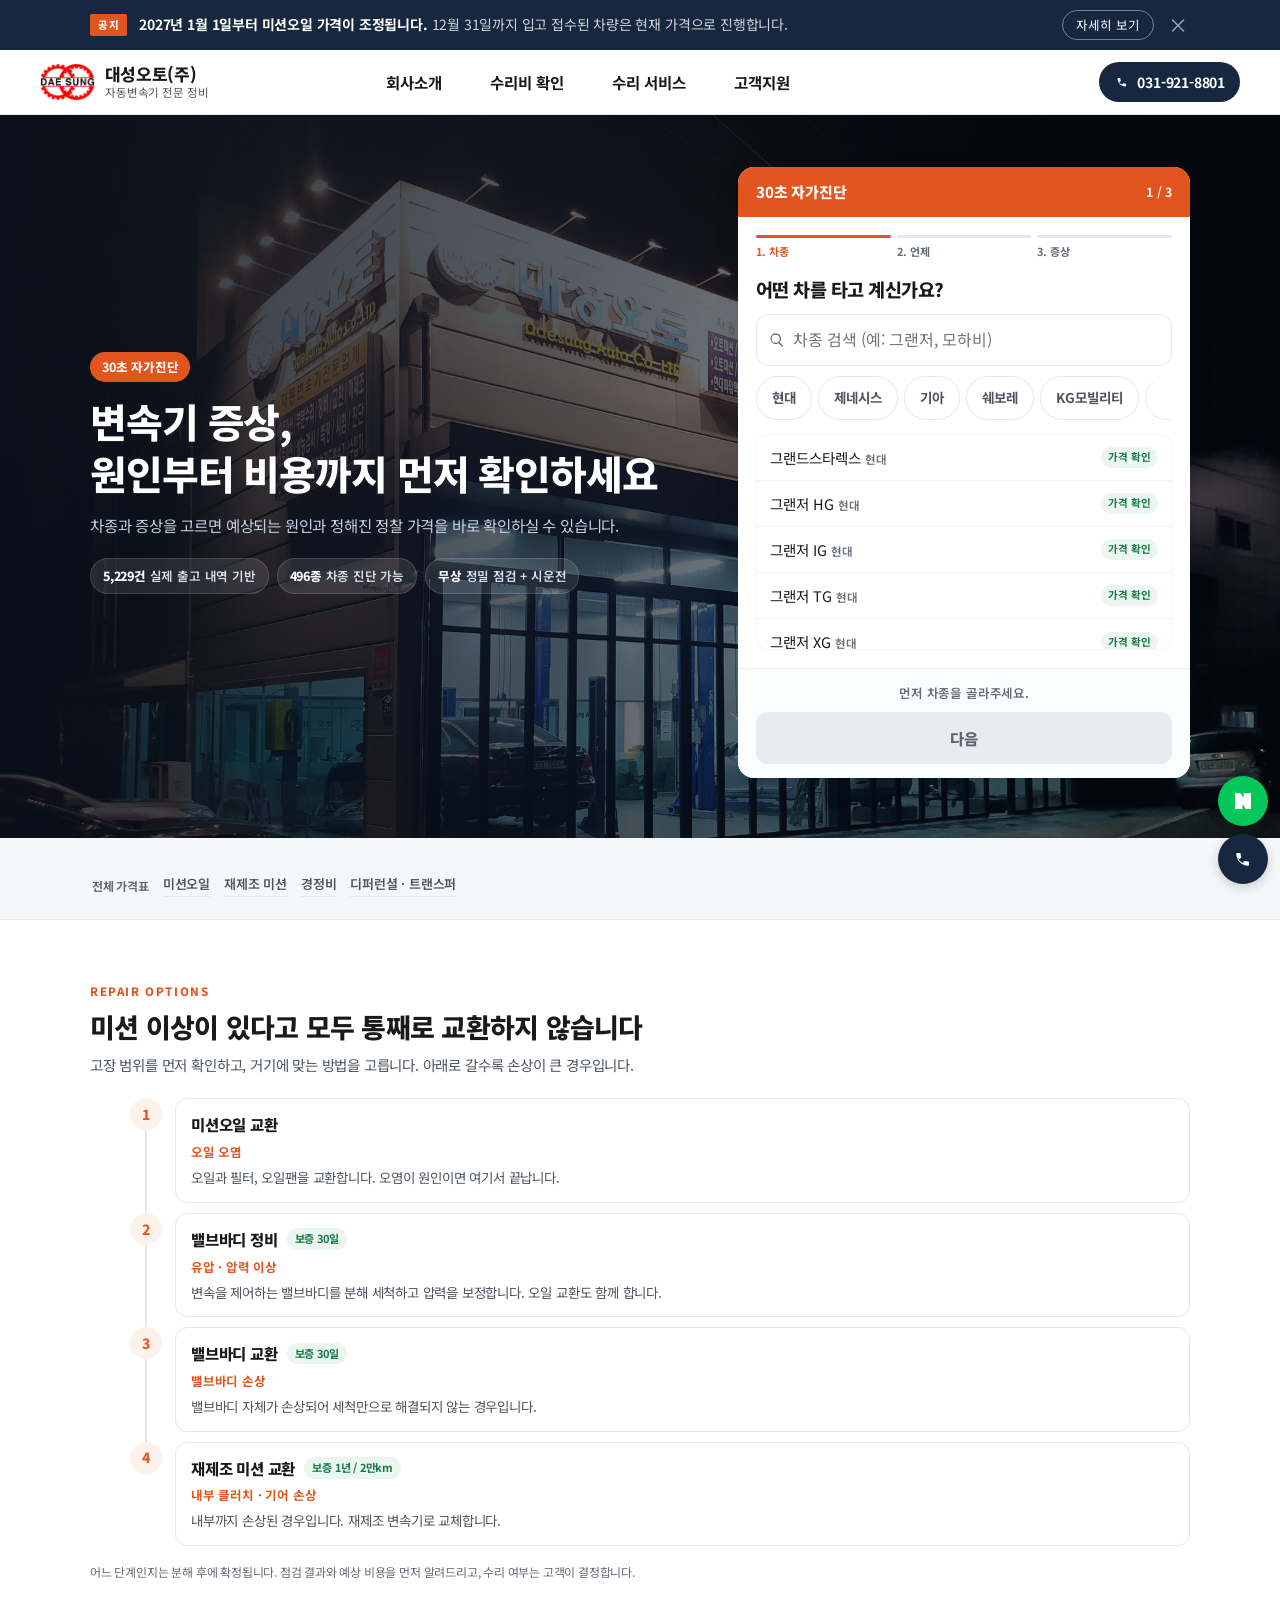
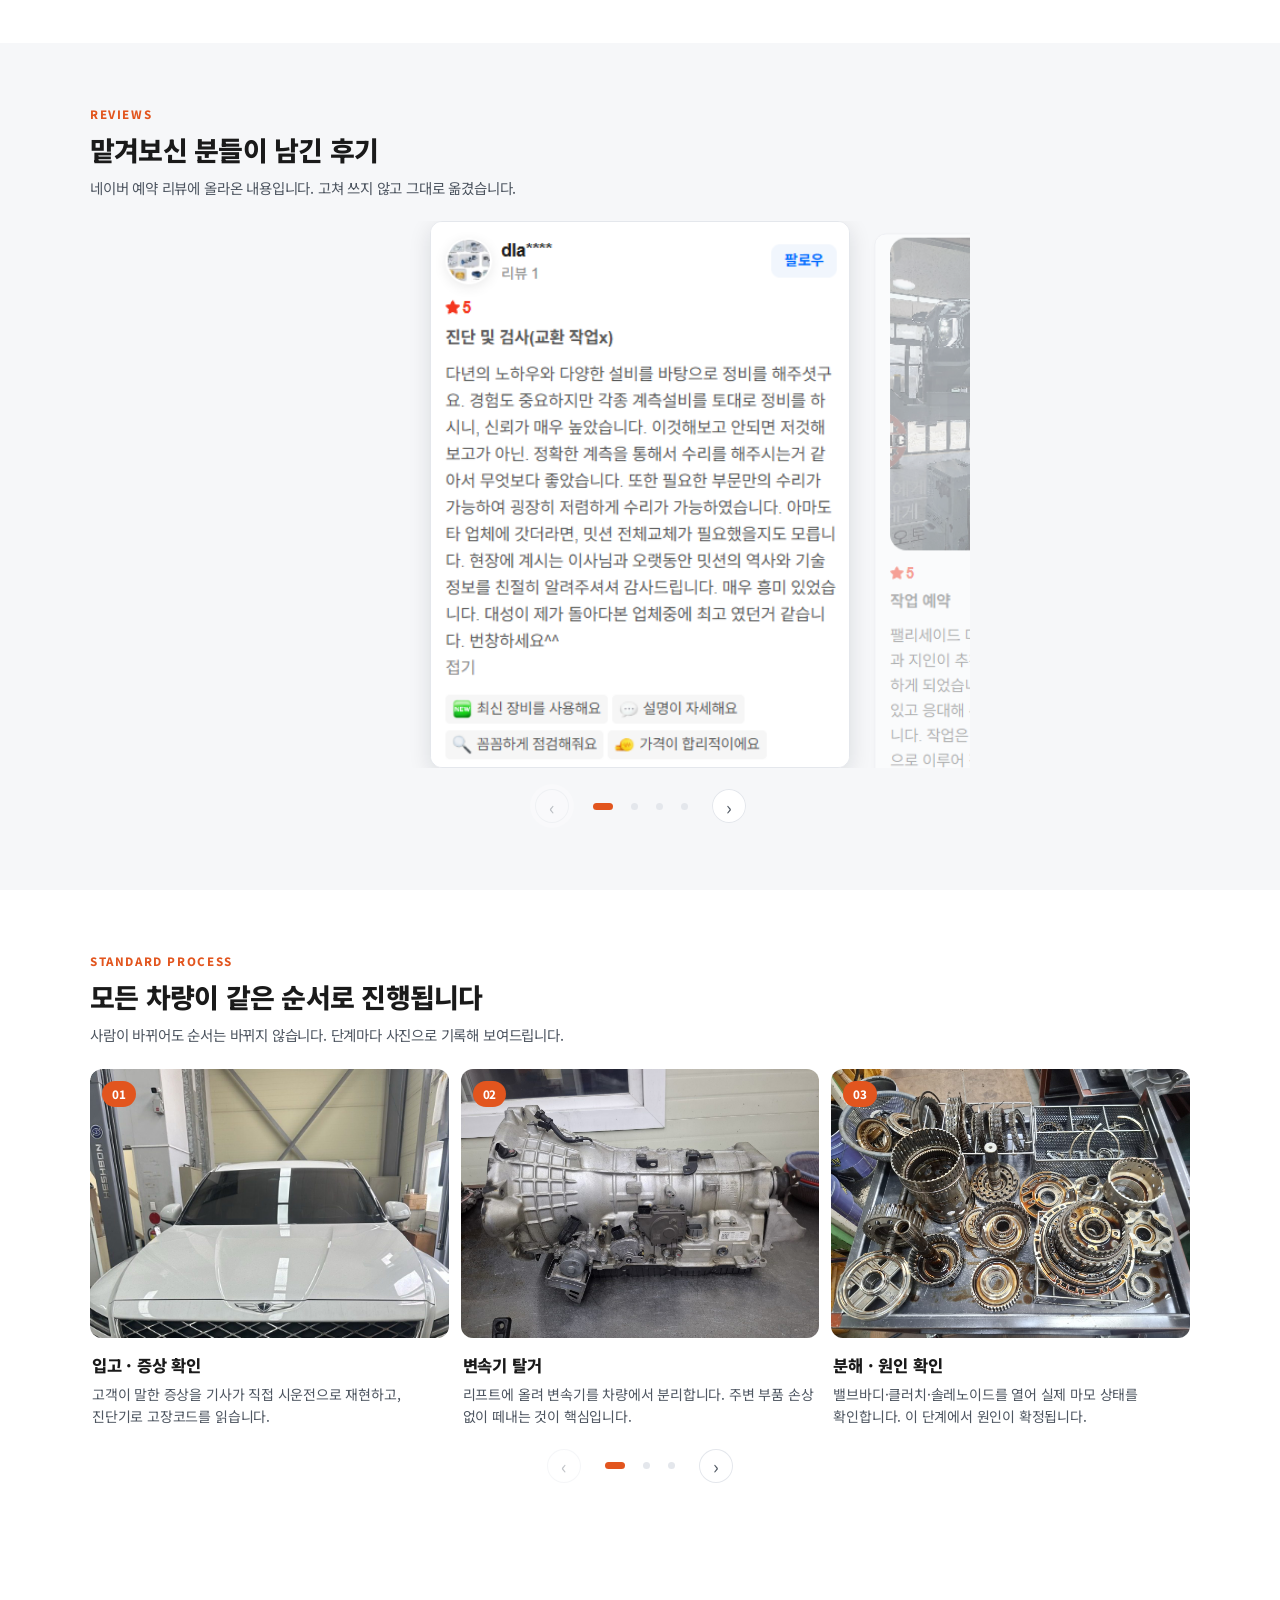
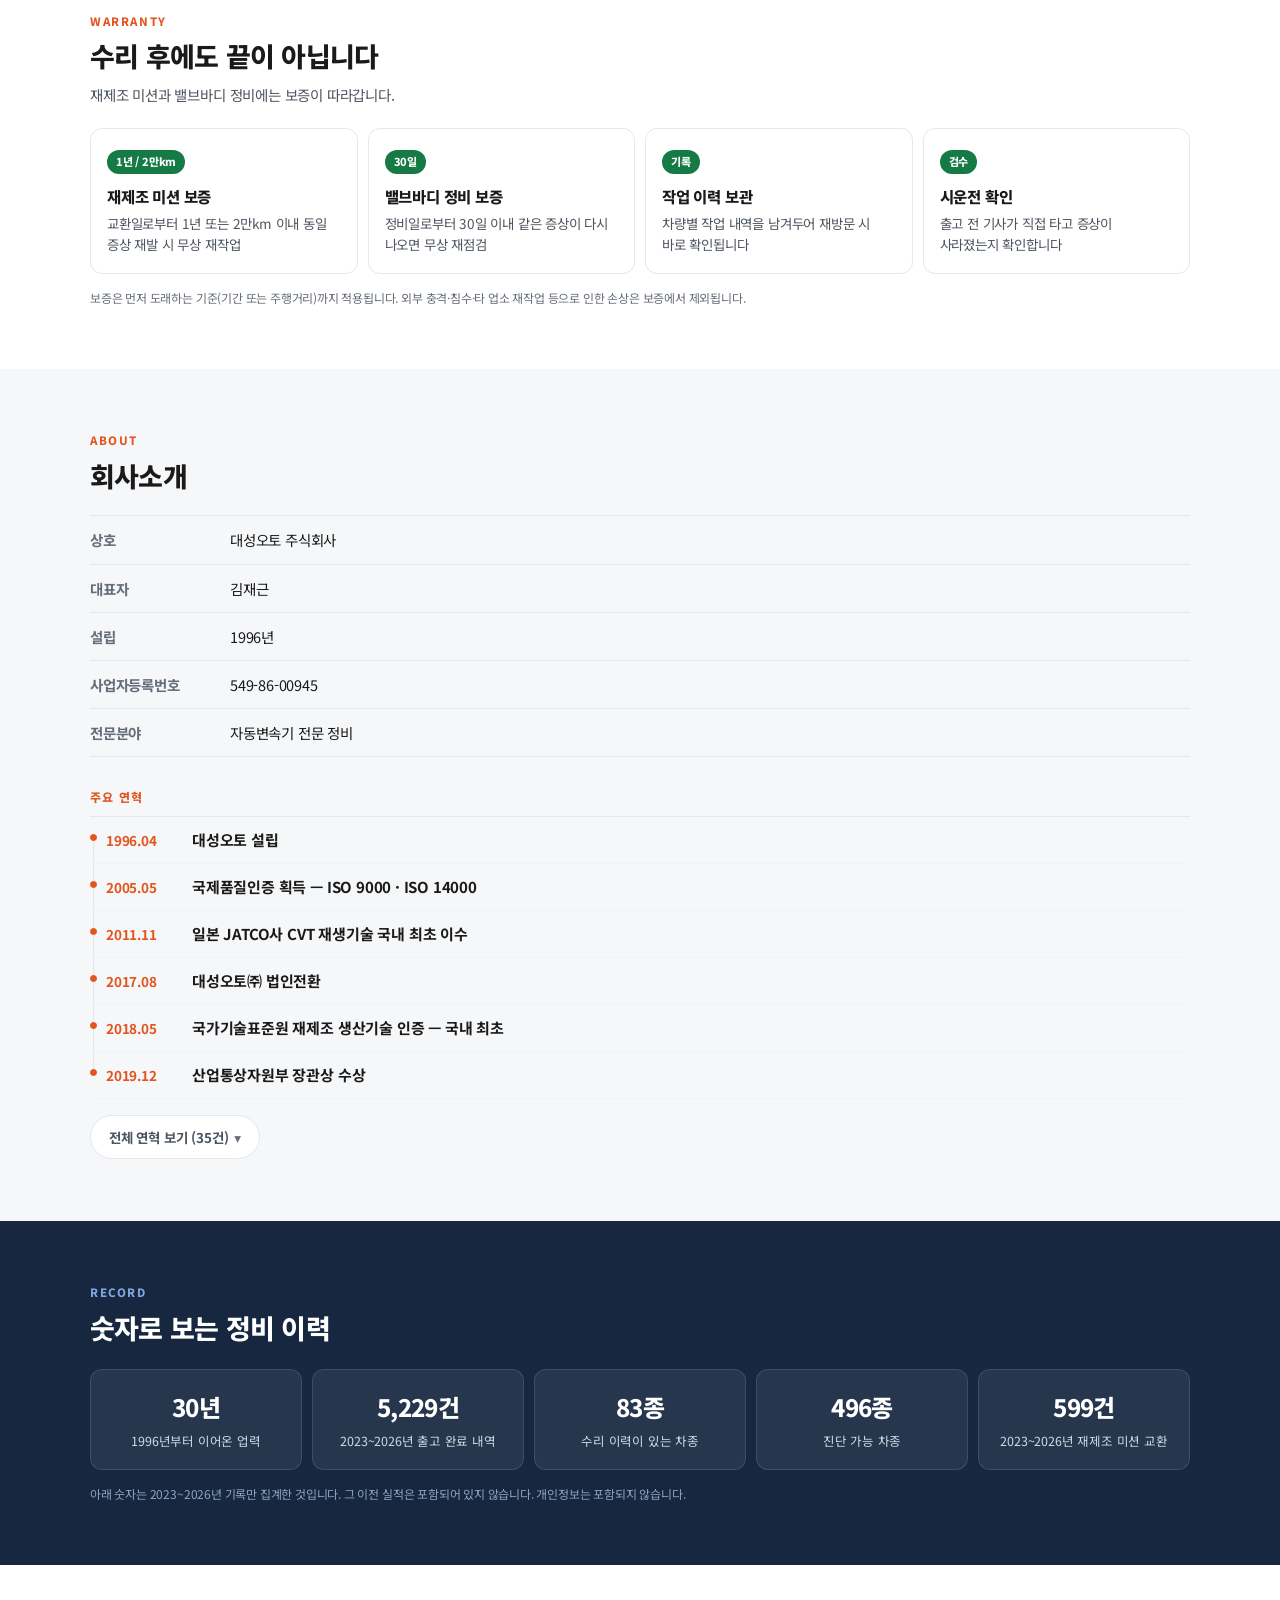
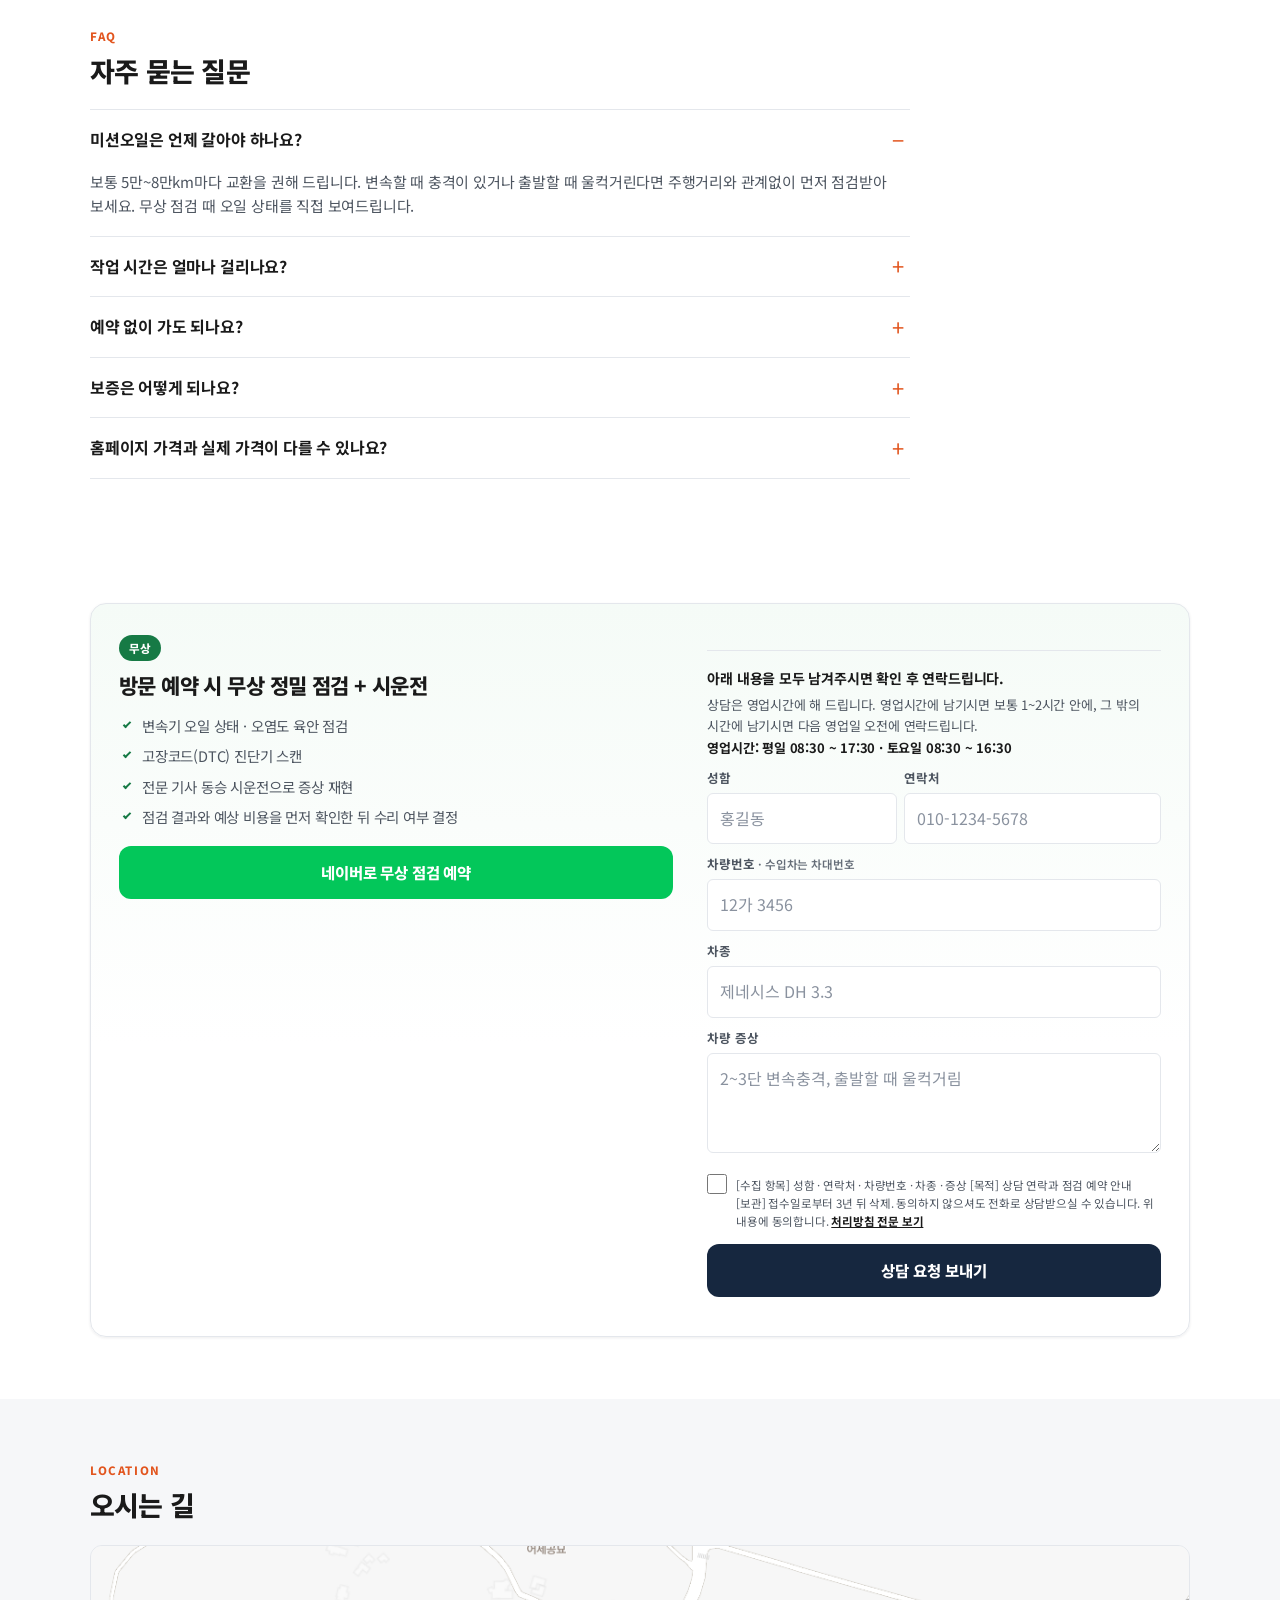
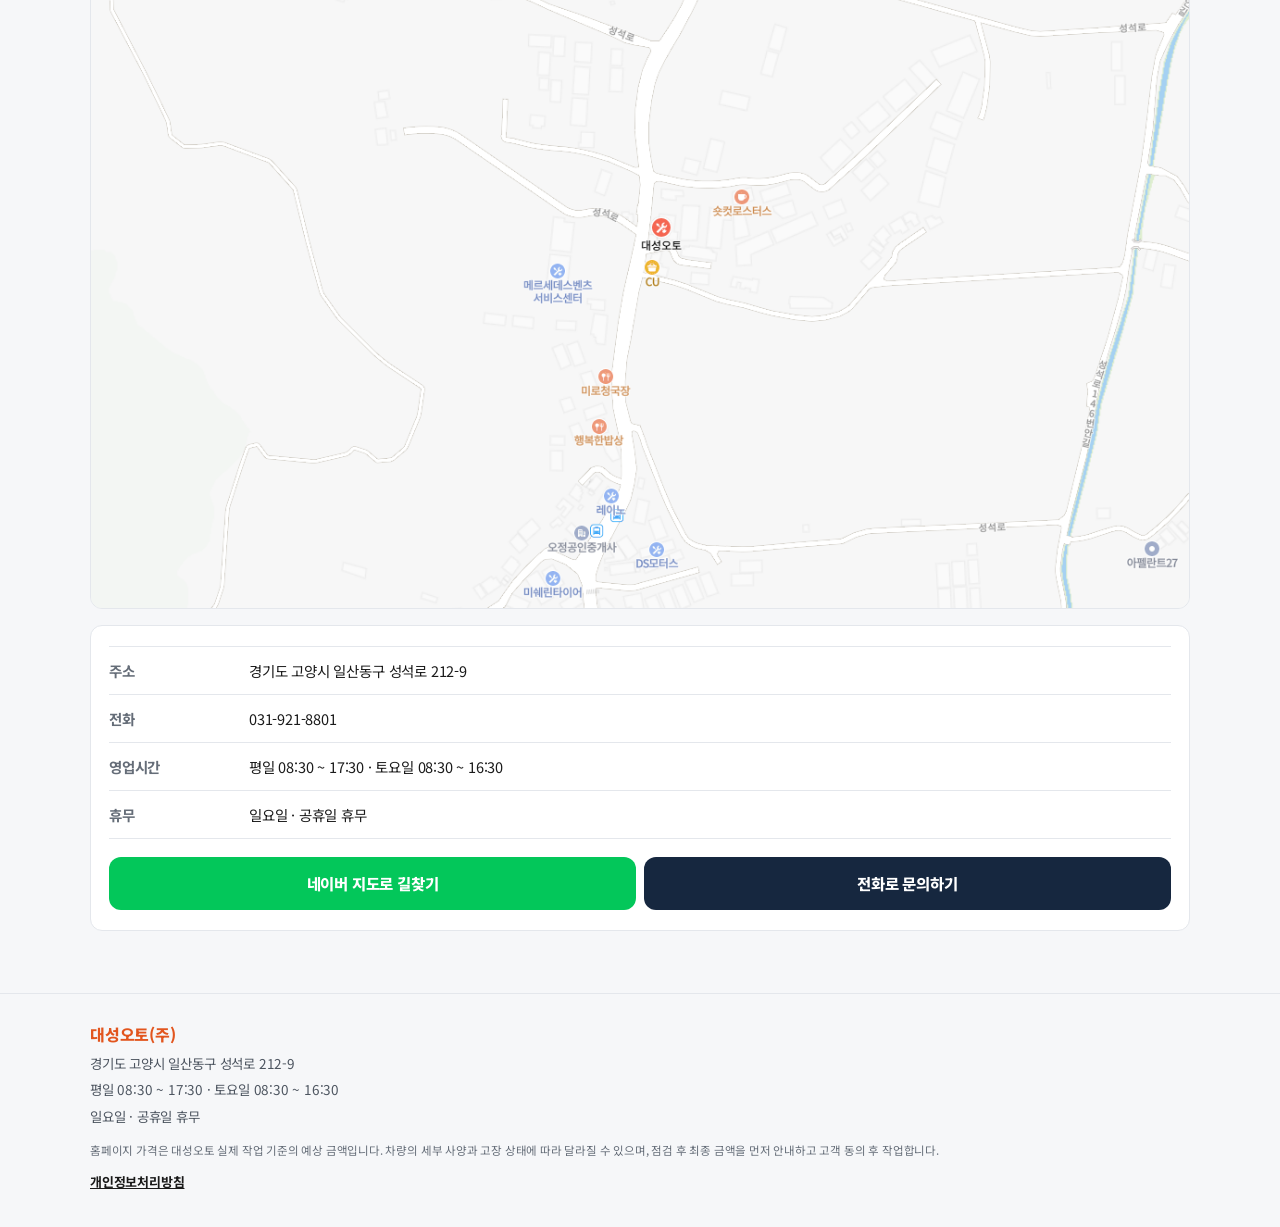
==== commit e40b0ced: "site update" ====
--- a/index.html
+++ b/index.html
@@ -37,7 +37,7 @@
 <link rel="stylesheet" href="https://fonts.googleapis.com/css2?family=Noto+Sans+KR:wght@400;700;800&display=swap"
       media="print" onload="this.media='all';this.onload=null">
 <noscript><link rel="stylesheet" href="https://fonts.googleapis.com/css2?family=Noto+Sans+KR:wght@400;700;800&display=swap"></noscript>
-<link rel="stylesheet" href="assets/css/style.css?v=1792726000">
+<link rel="stylesheet" href="assets/css/style.css?v=1793594616">
 </head>
 <body>
 
@@ -493,8 +493,8 @@
 
 <!-- defer: 세 파일 모두 문서를 다 읽은 뒤에 실행된다. 적힌 순서는 그대로 지켜지므로
      data -> config -> app 순서가 보장되고, 화면이 먼저 그려져 첫 화면이 빨라진다. -->
-<script defer src="data/data.js?v=1792714953"></script>
-<script defer src="config.js?v=1792726000"></script>
-<script defer src="assets/js/app.js?v=1792726000"></script>
+<script defer src="data/data.js?v=1795419140"></script>
+<script defer src="config.js?v=1793594616"></script>
+<script defer src="assets/js/app.js?v=1795417476"></script>
 </body>
 </html>
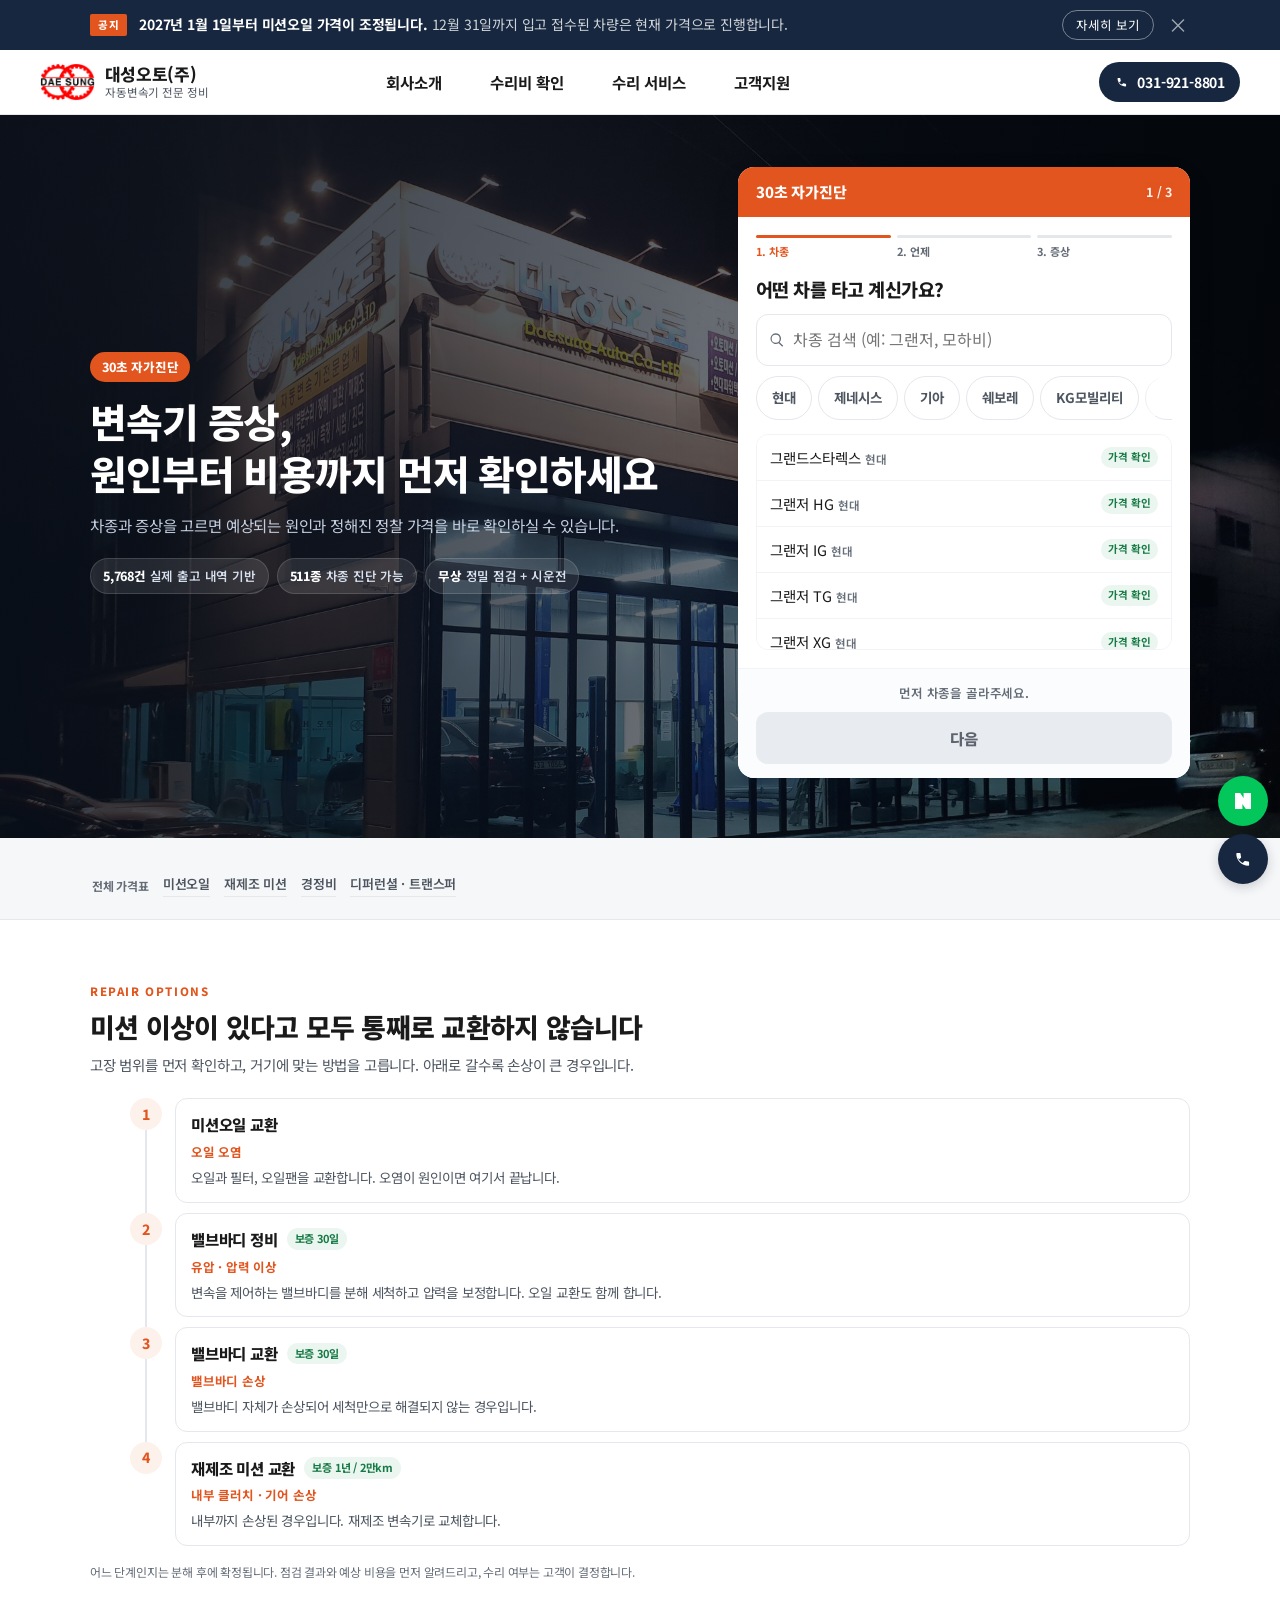
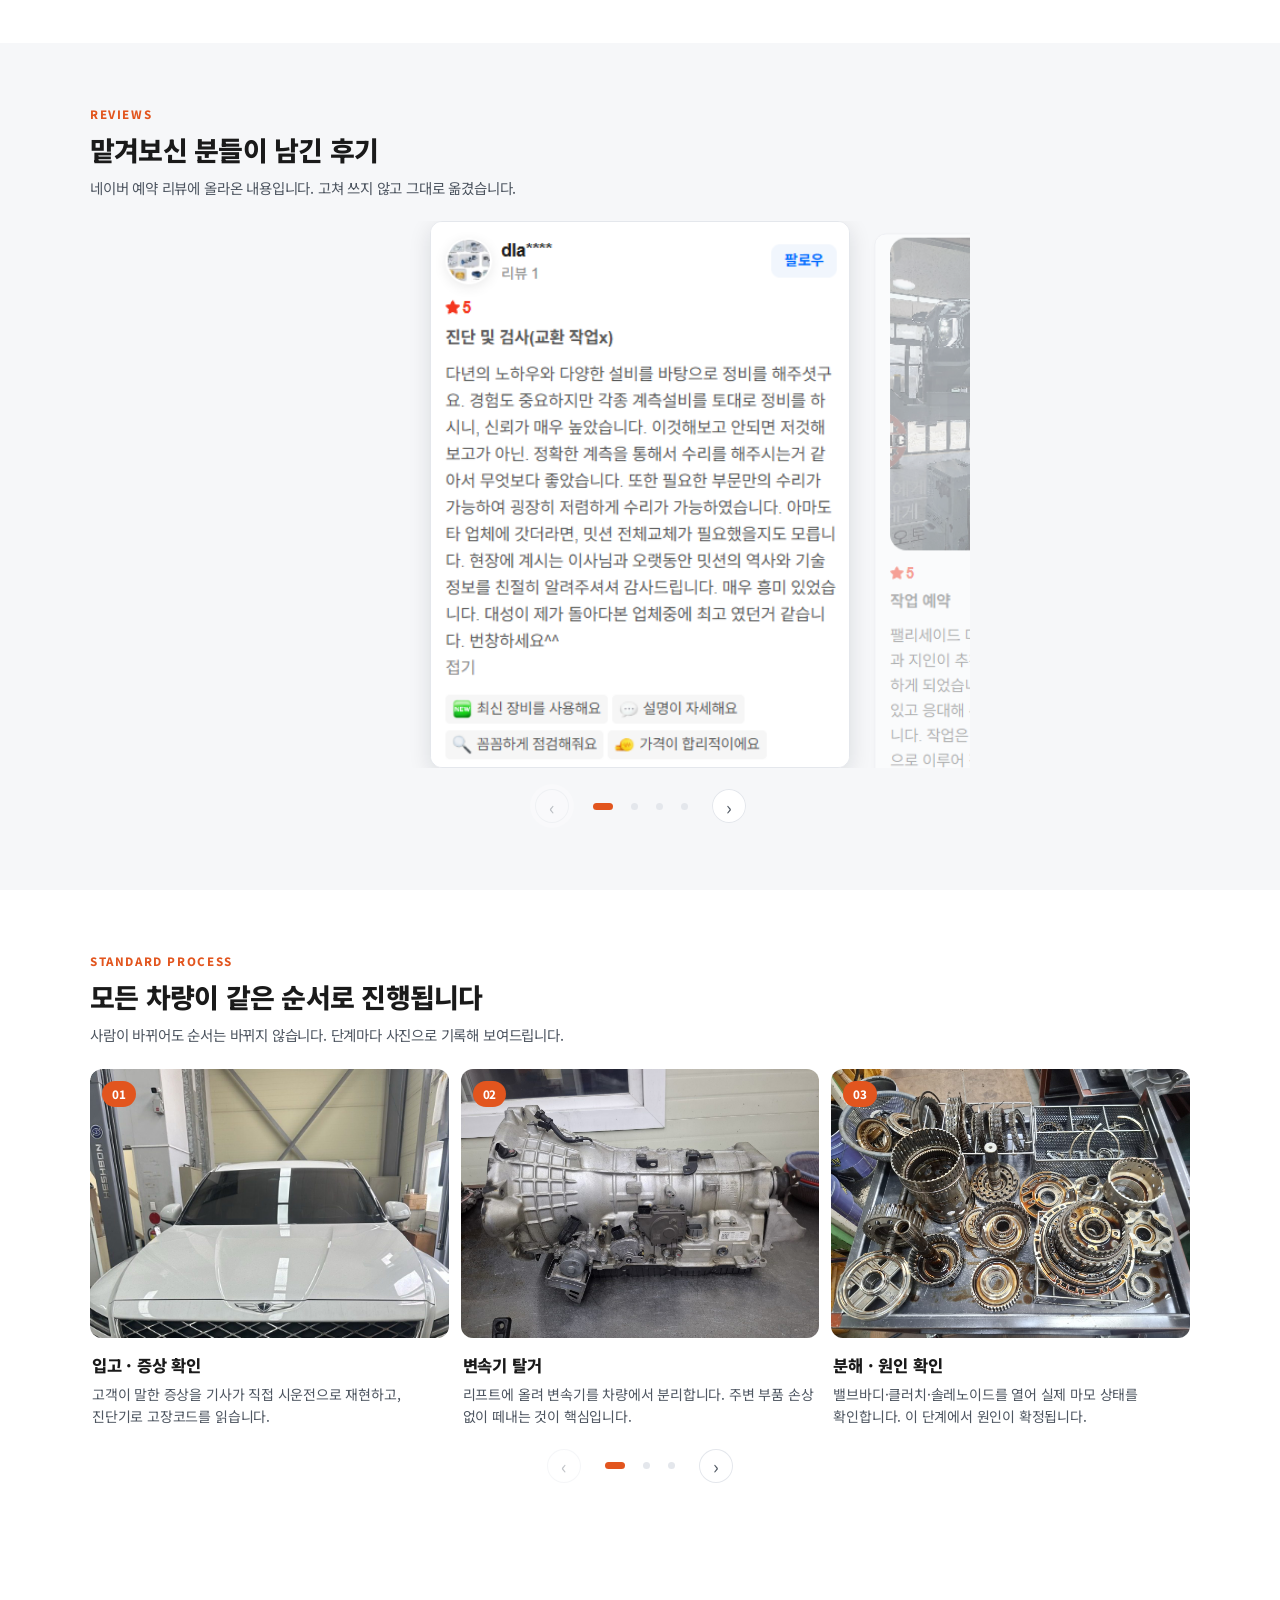
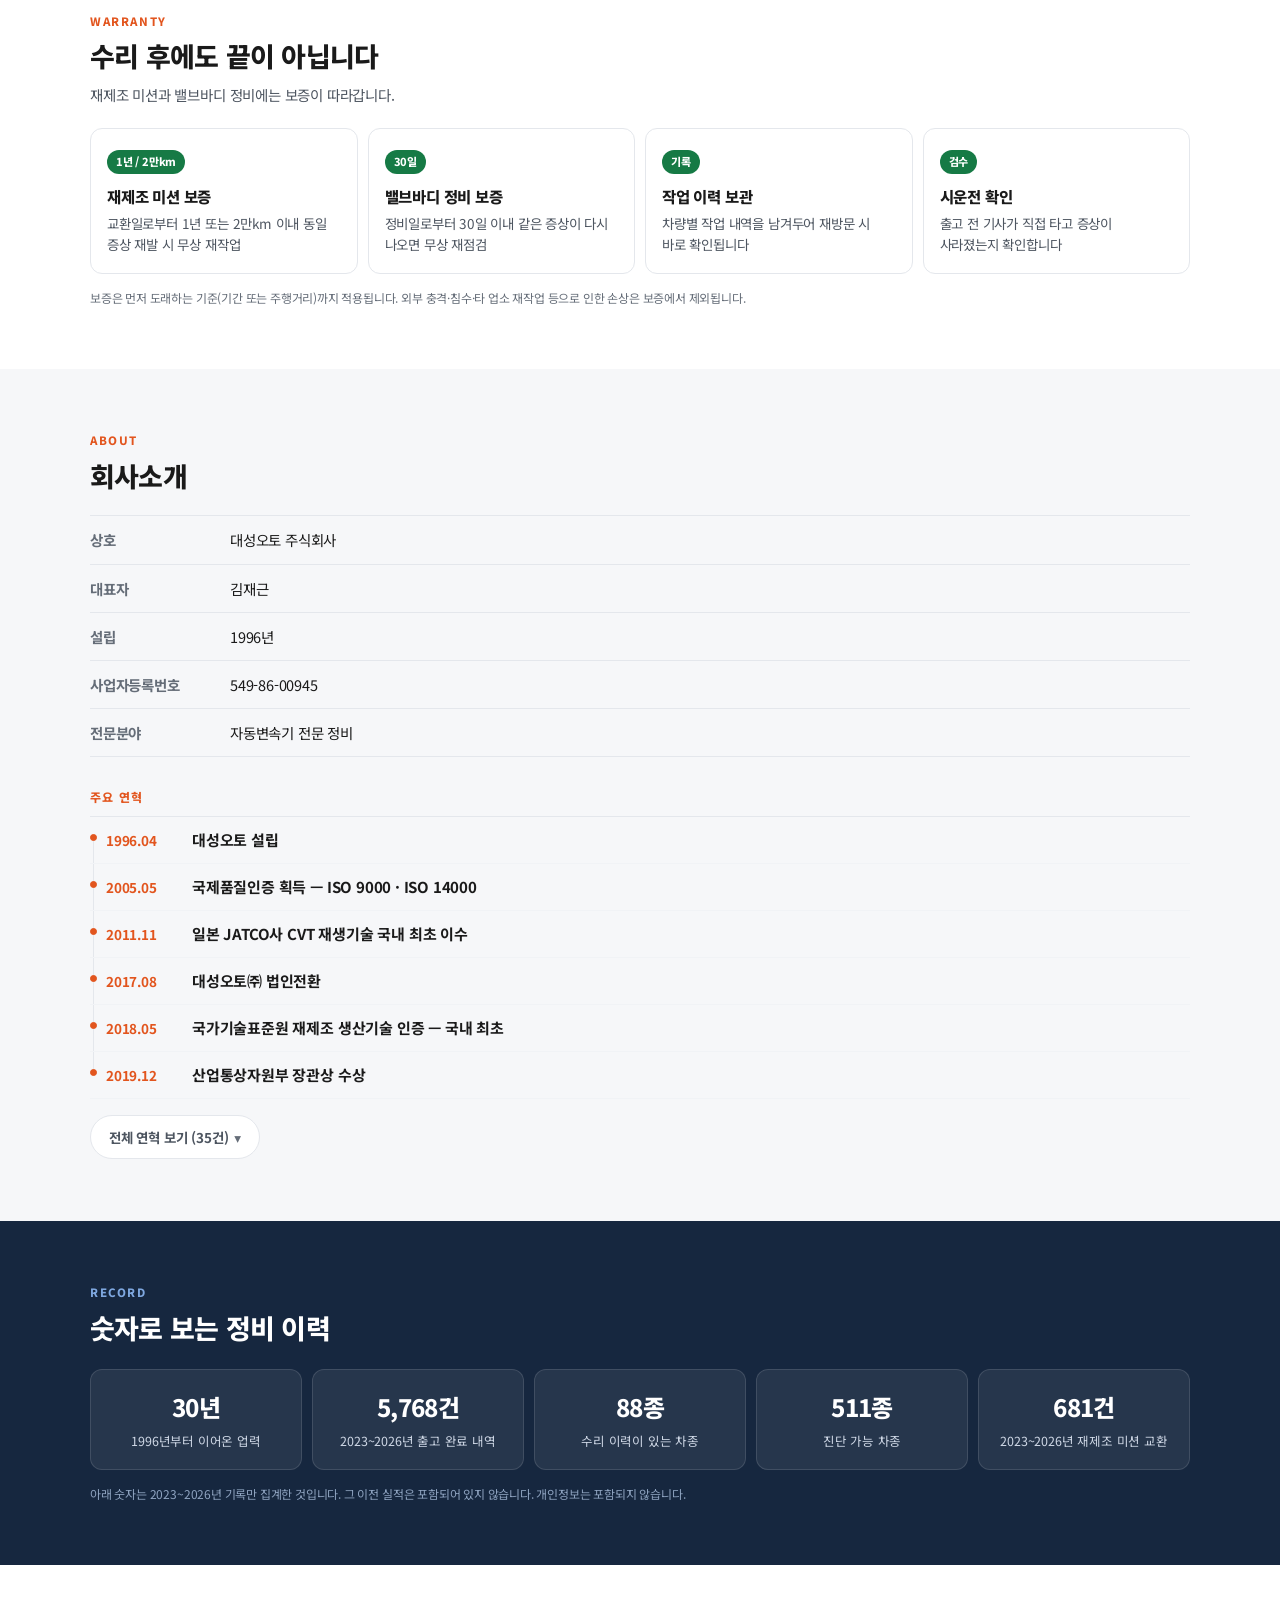
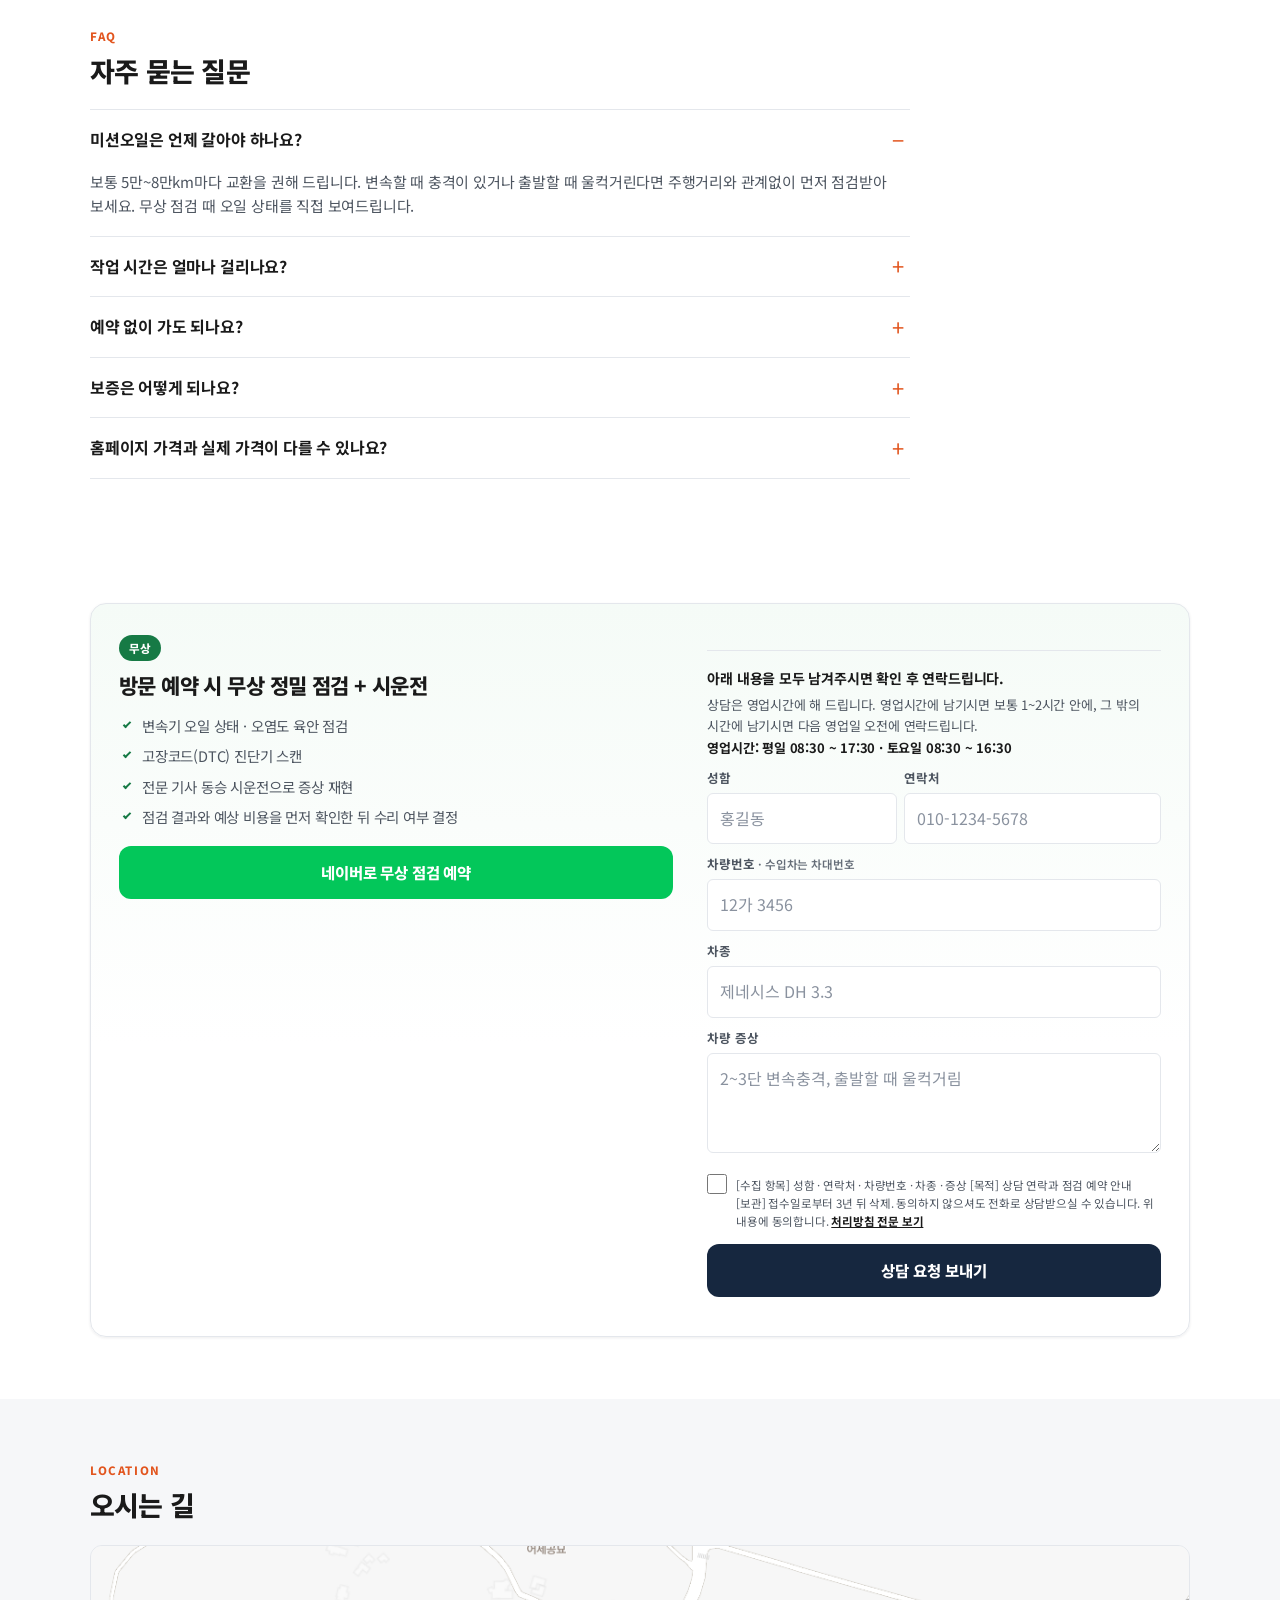
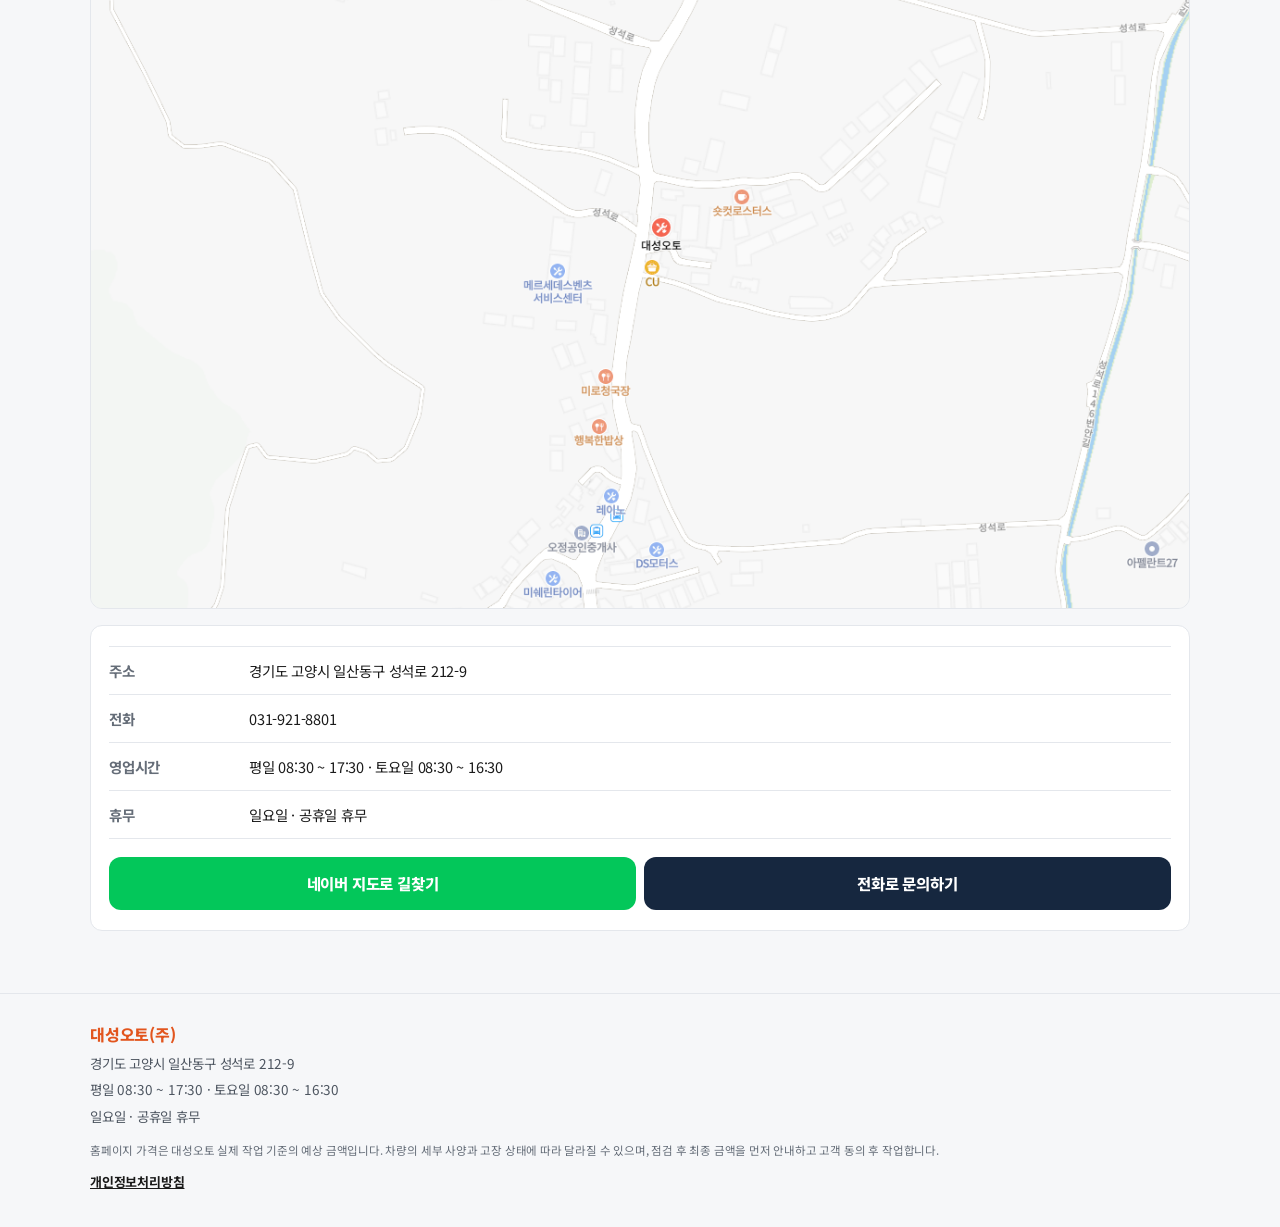
==== commit 948ecbef: "site update" ====
--- a/index.html
+++ b/index.html
@@ -207,7 +207,7 @@
           <h2 class="step-h">어떤 증상인가요?</h2>
           <p class="step-lbl">가장 비슷한 것을 모두 골라주세요</p>
           <div class="sym-grid" id="symGrid"></div>
-          <div class="gear-row">
+          <div class="gear-row" id="gearRow">
             <p class="step-lbl">몇 단에서 나타나나요? <span class="opt">선택</span></p>
             <div class="chips sm" id="gearChips"></div>
           </div>
@@ -493,8 +493,8 @@
 
 <!-- defer: 세 파일 모두 문서를 다 읽은 뒤에 실행된다. 적힌 순서는 그대로 지켜지므로
      data -> config -> app 순서가 보장되고, 화면이 먼저 그려져 첫 화면이 빨라진다. -->
-<script defer src="data/data.js?v=1795419140"></script>
+<script defer src="data/data.js?v=1795420956"></script>
 <script defer src="config.js?v=1793594616"></script>
-<script defer src="assets/js/app.js?v=1795417476"></script>
+<script defer src="assets/js/app.js?v=1795420803"></script>
 </body>
 </html>
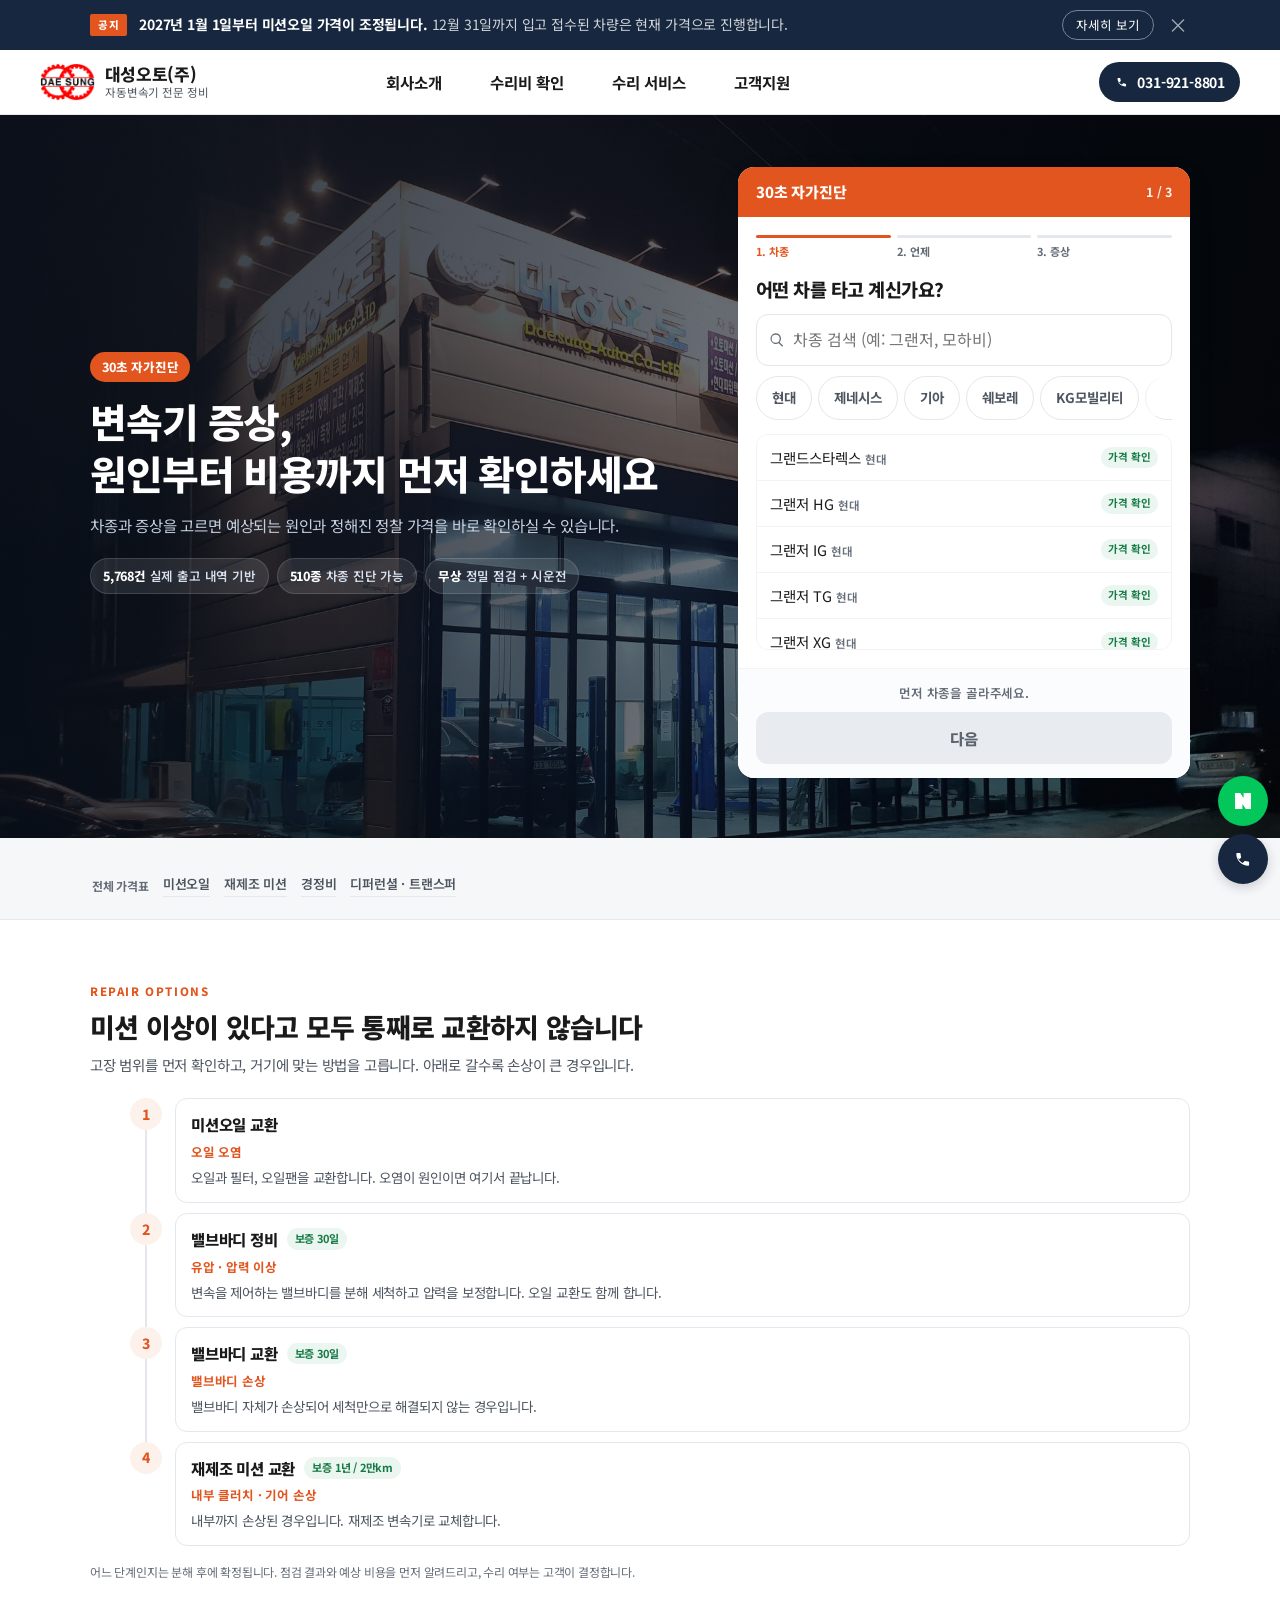
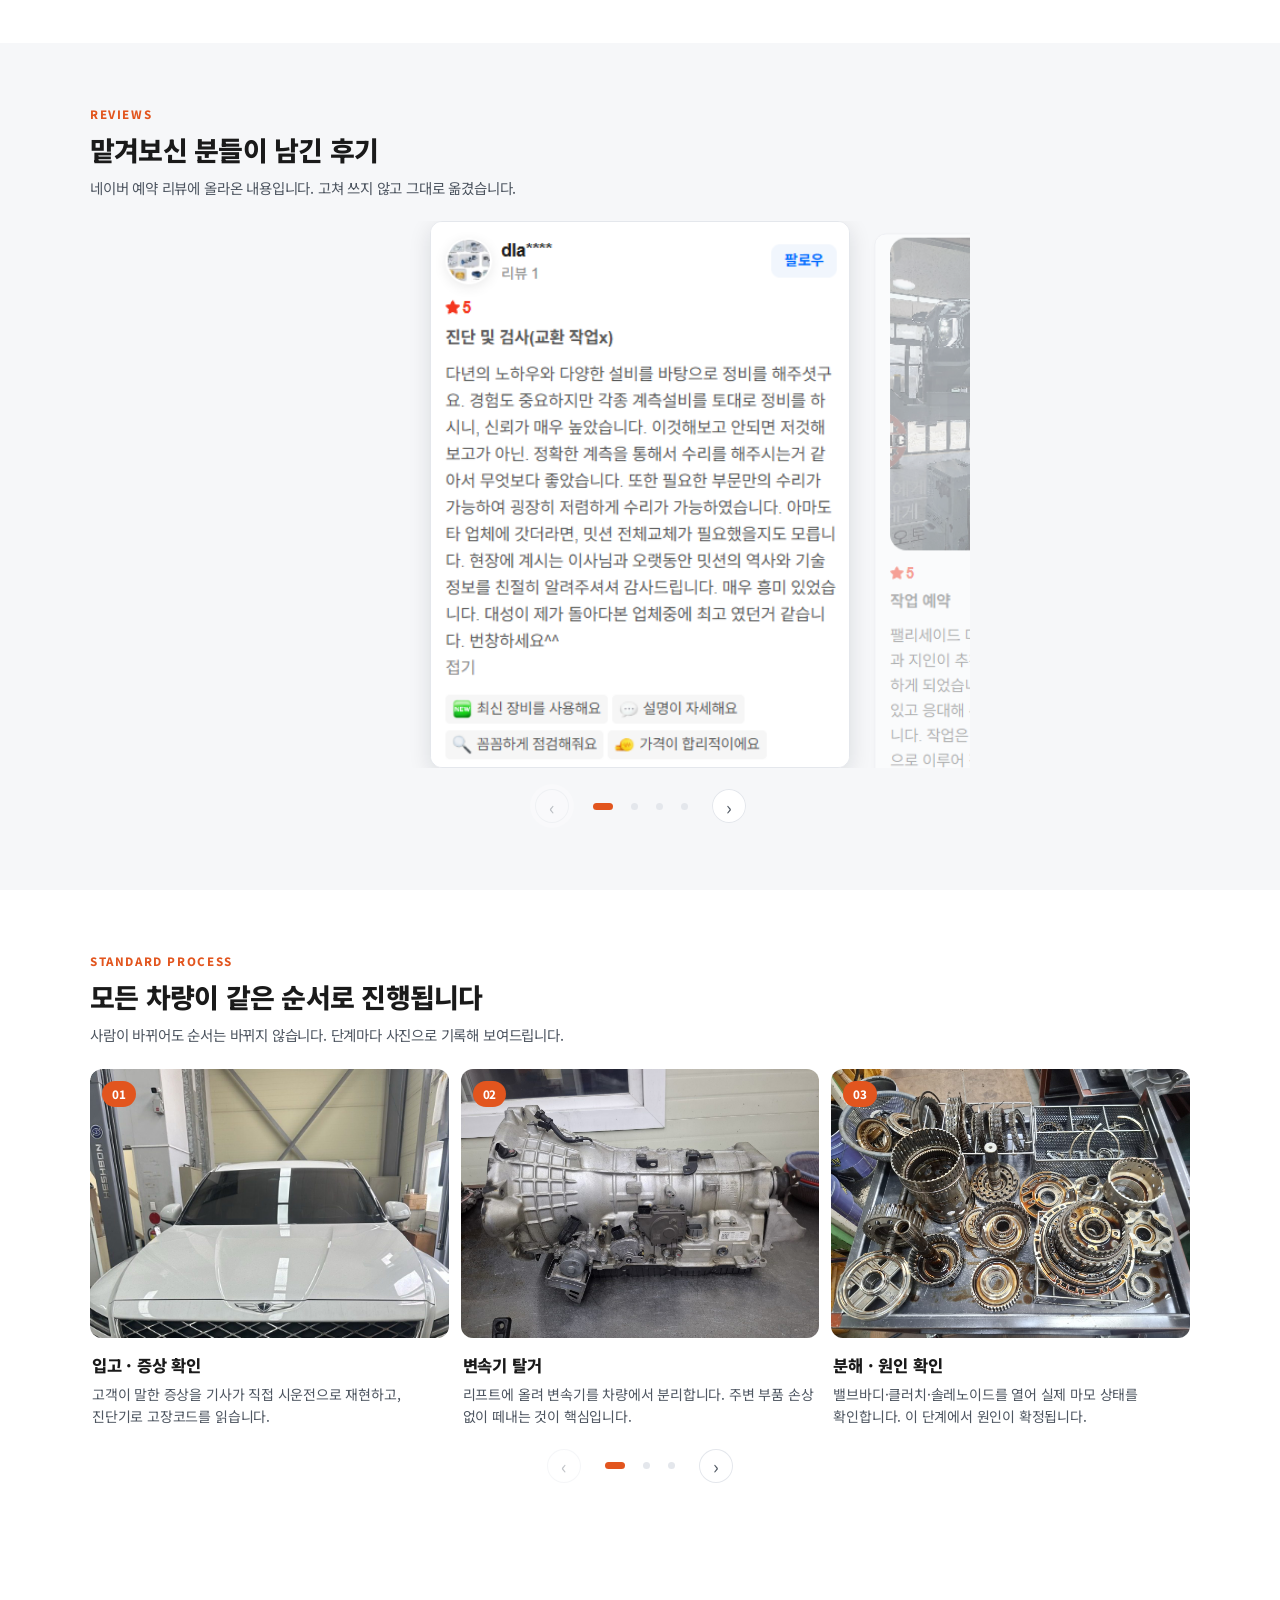
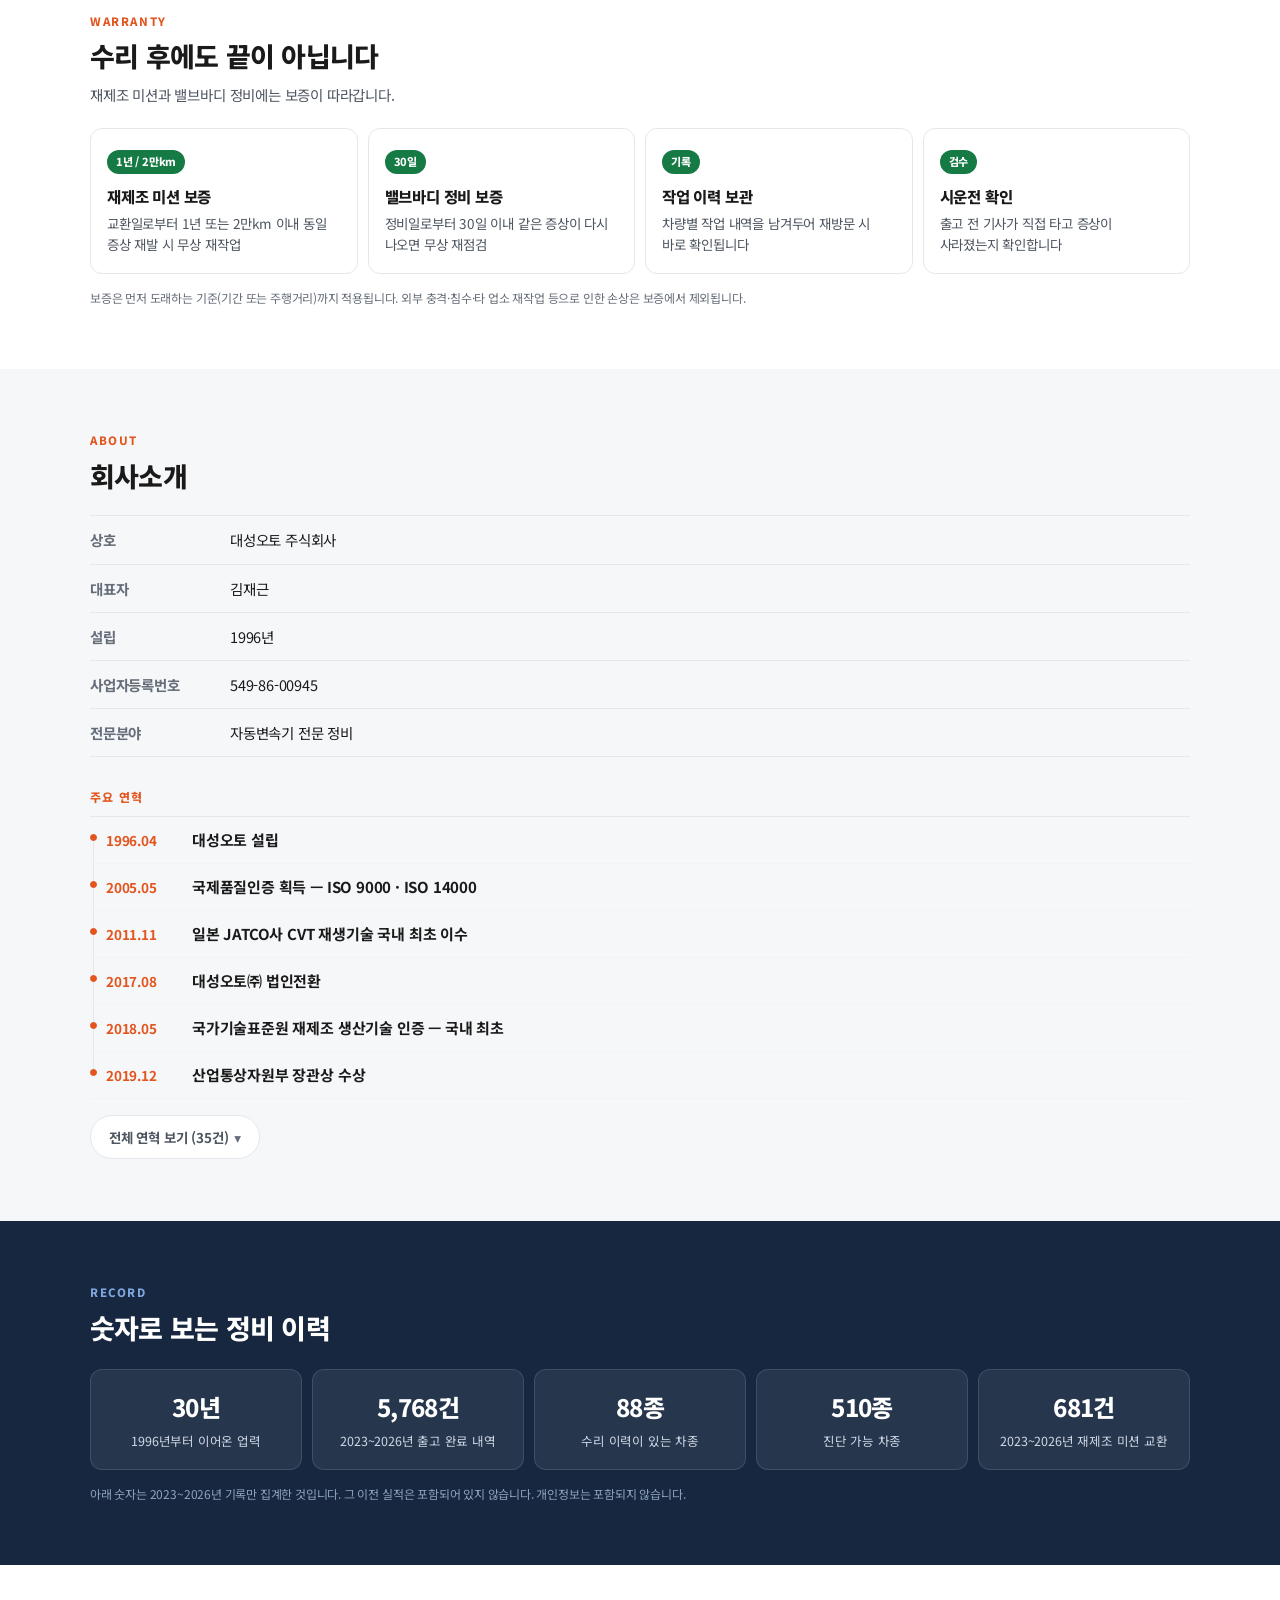
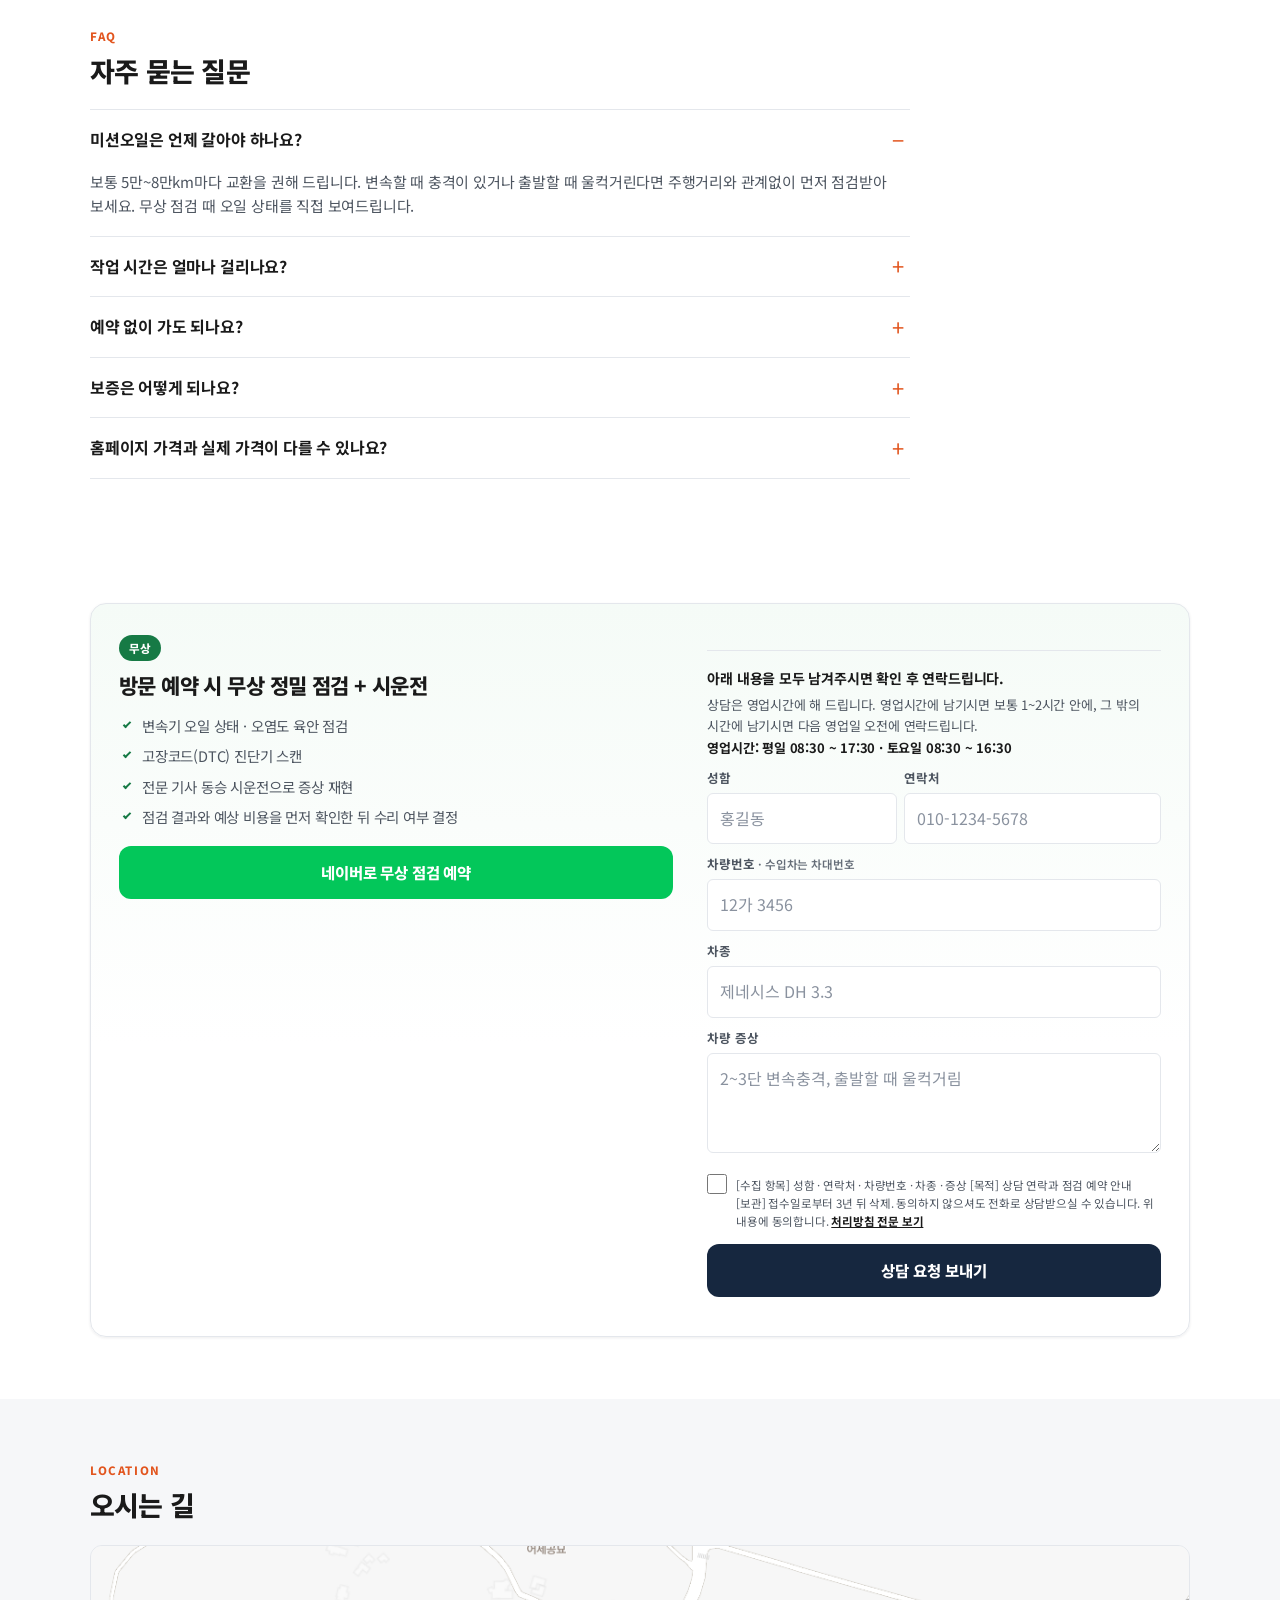
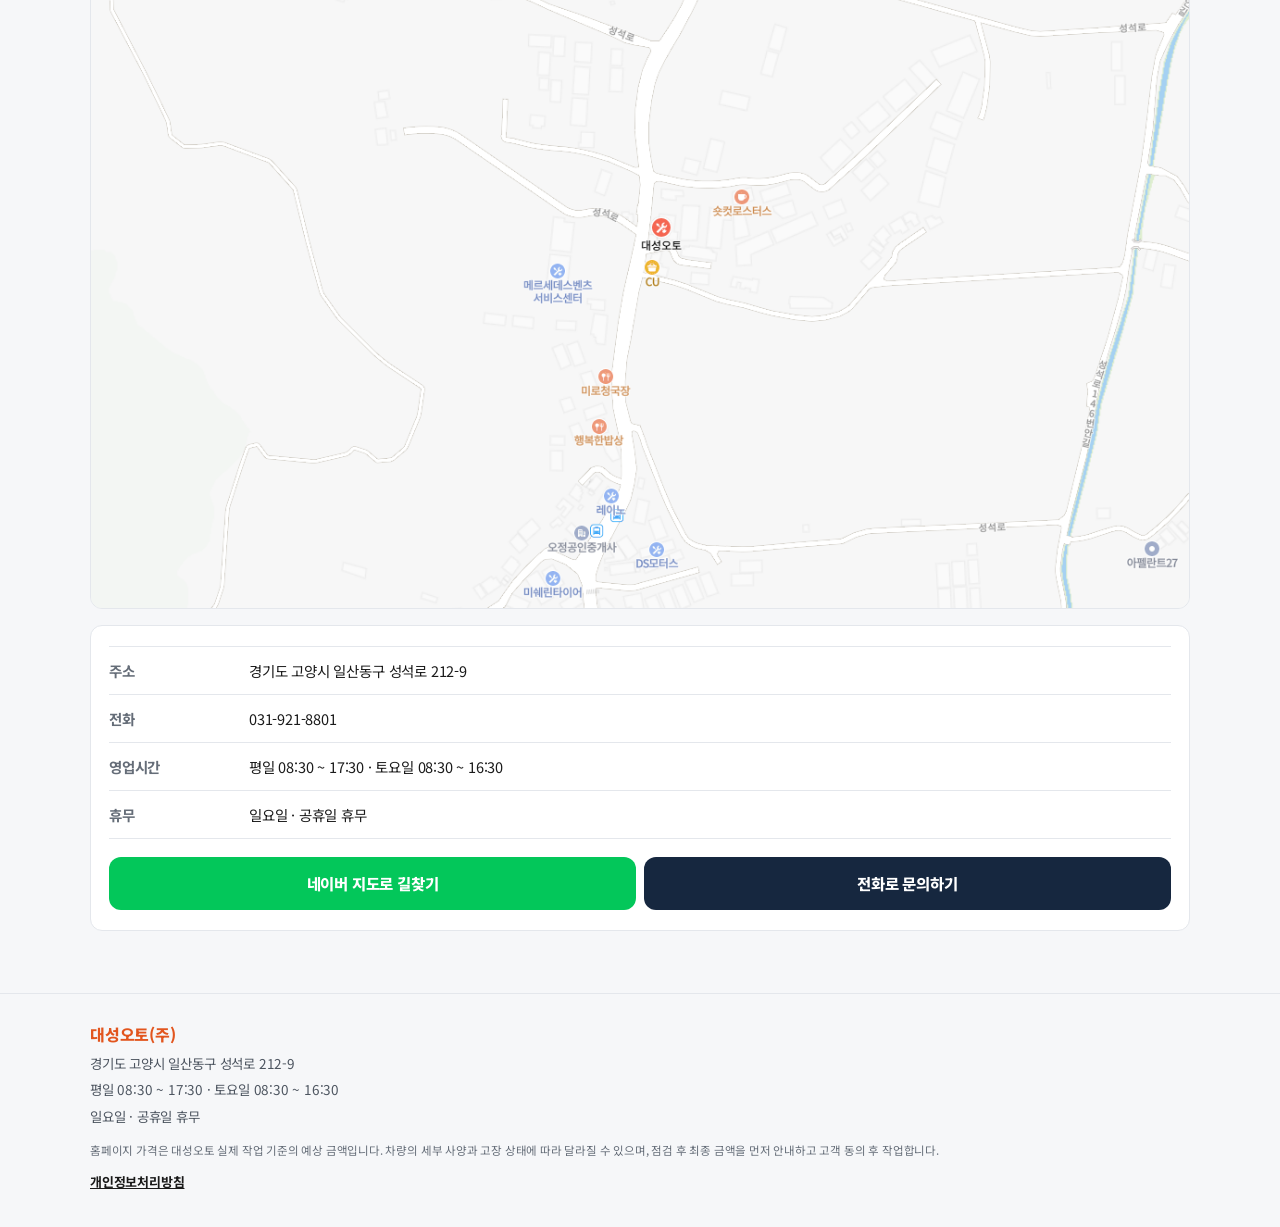
==== commit 7e9fb722: "site update" ====
--- a/index.html
+++ b/index.html
@@ -493,8 +493,8 @@
 
 <!-- defer: 세 파일 모두 문서를 다 읽은 뒤에 실행된다. 적힌 순서는 그대로 지켜지므로
      data -> config -> app 순서가 보장되고, 화면이 먼저 그려져 첫 화면이 빨라진다. -->
-<script defer src="data/data.js?v=1795420956"></script>
+<script defer src="data/data.js?v=1795422722"></script>
 <script defer src="config.js?v=1793594616"></script>
-<script defer src="assets/js/app.js?v=1795420803"></script>
+<script defer src="assets/js/app.js?v=1795422586"></script>
 </body>
 </html>
